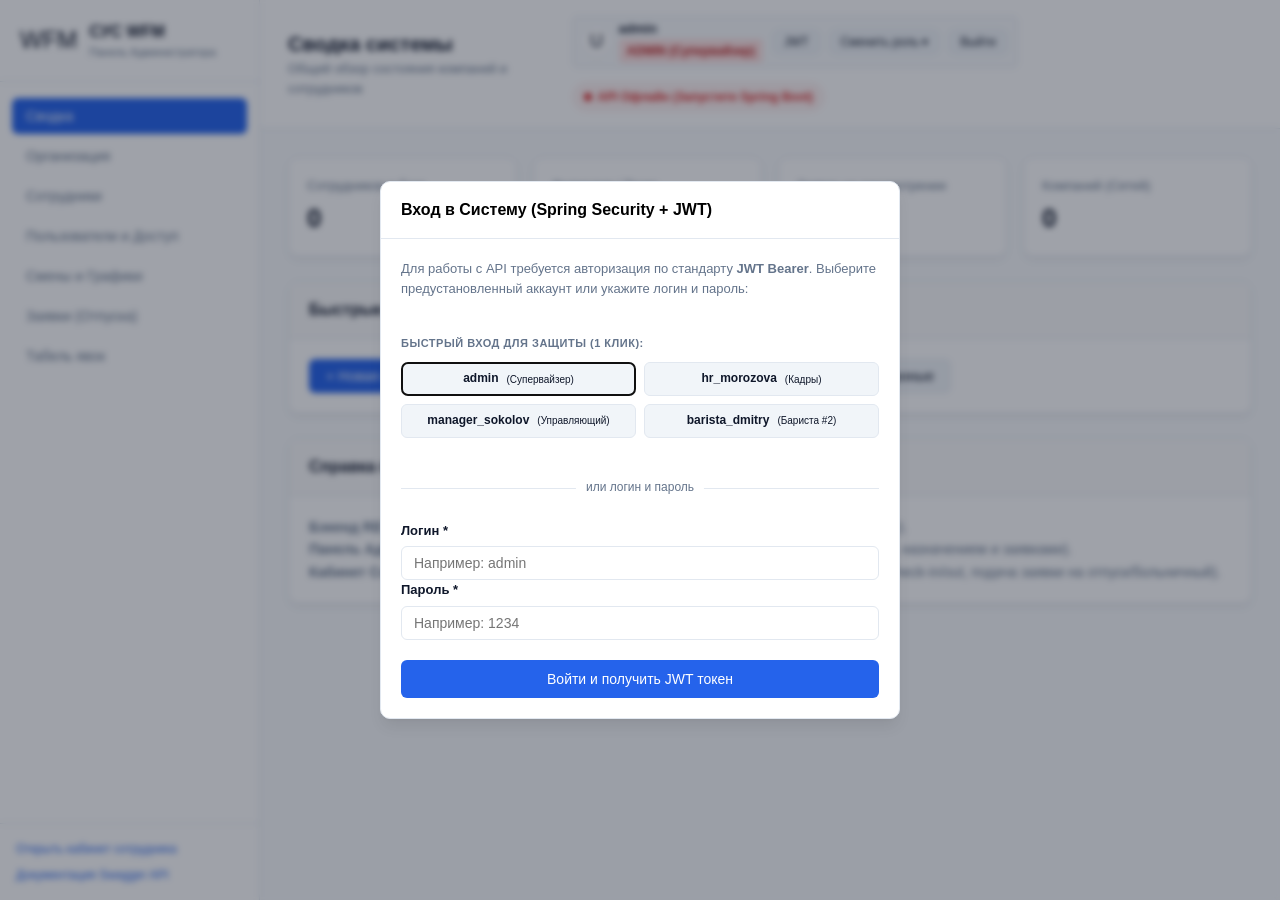
==== frontend/admin/index.html @ fbe4c758 "chore: remove all emojis from scripts, documentation and UI" ====
<!DOCTYPE html>
<html lang="ru">
<head>
  <meta charset="UTF-8">
  <meta name="viewport" content="width=device-width, initial-scale=1.0">
  <title>СУС WFM • Панель Управления (Admin)</title>
  <link rel="stylesheet" href="style.css">
</head>
<body>

  <!-- Toast уведомления -->
  <div id="toast-container"></div>

  <!-- Боковая панель навигации -->
  <aside class="sidebar">
    <div class="brand">
      <div class="brand-icon">WFM</div>
      <div>
        <h1>СУС WFM</h1>
        <span>Панель Администратора</span>
      </div>
    </div>

    <nav class="nav-menu">
      <button class="nav-item active" data-section="dashboard">
        Сводка
      </button>
      <button class="nav-item" data-section="organization">
        Организация
      </button>
      <button class="nav-item" data-section="employees">
        Сотрудники
      </button>
      <button class="nav-item" data-section="users">
        Пользователи и Доступ
      </button>
      <button class="nav-item" data-section="shifts">
        Смены и Графики
      </button>
      <button class="nav-item" data-section="requests">
        Заявки (Отпуска)
      </button>
      <button class="nav-item" data-section="attendance">
        Табель явок
      </button>
    </nav>

    <div class="sidebar-footer">
      <a href="http://localhost:3001" target="_blank" class="sidebar-link">
        Открыть кабинет сотрудника
      </a>
      <a href="http://localhost:8080/swagger-ui.html" target="_blank" class="sidebar-link">
        Документация Swagger API
      </a>
    </div>
  </aside>

  <!-- Основная рабочая область -->
  <main class="content-area">
    <header class="top-header">
      <div class="header-title">
        <h2 id="current-page-title">Сводка системы</h2>
        <p id="current-page-subtitle">Общий обзор состояния компаний и сотрудников</p>
      </div>

      <div style="display: flex; align-items: center; gap: 14px; flex-wrap: wrap;">
        <!-- Панель JWT Авторизации -->
        <div class="user-auth-bar" id="user-auth-bar">
          <div class="auth-user-info" id="auth-user-info">
            <span class="auth-avatar" id="auth-avatar">U</span>
            <div class="auth-details">
              <span class="auth-username" id="auth-username">admin</span>
              <span class="badge badge-red" id="auth-role-badge">ADMIN (Супервайзер)</span>
            </div>
          </div>

          <button type="button" class="btn btn-secondary btn-sm" id="btn-inspect-jwt" title="Просмотреть текущий JWT токен и claims">
            JWT
          </button>

          <!-- Быстрое переключение учетной записи -->
          <div class="dropdown-container">
            <button type="button" class="btn btn-secondary btn-sm" id="btn-quick-switch" title="Быстро войти под другой системной ролью">
              Сменить роль ▾
            </button>
            <div class="dropdown-menu" id="quick-switch-menu" style="display: none;">
              <div class="dropdown-header">Быстрый вход для защиты (1 клик):</div>
              <button type="button" class="dropdown-item demo-quick-login" data-login="admin" data-pass="1234">
                <strong>admin</strong> &nbsp;(Супервайзер / ADMIN)
              </button>
              <button type="button" class="dropdown-item demo-quick-login" data-login="hr_morozova" data-pass="1234">
                <strong>hr_morozova</strong> &nbsp;(Кадровик / HR)
              </button>
              <button type="button" class="dropdown-item demo-quick-login" data-login="manager_sokolov" data-pass="1234">
                <strong>manager_sokolov</strong> &nbsp;(Управляющий / MANAGER)
              </button>
              <button type="button" class="dropdown-item demo-quick-login" data-login="barista_dmitry" data-pass="1234">
                <strong>barista_dmitry</strong> &nbsp;(Бариста / EMPLOYEE #2)
              </button>
              <button type="button" class="dropdown-item demo-quick-login" data-login="barista_anastasia" data-pass="1234">
                <strong>barista_anastasia</strong> &nbsp;(Бариста / EMPLOYEE #3)
              </button>
            </div>
          </div>

          <button type="button" class="btn btn-secondary btn-sm" id="btn-logout" title="Выйти из учетной записи">
            Выйти
          </button>
        </div>

        <div id="backend-status" class="status-badge offline">
          <span class="status-dot"></span>
          <span id="backend-status-text">Проверка связи...</span>
        </div>
      </div>
    </header>

    <div class="page-container">

      <!-- 1. СВОДКА (DASHBOARD) -->
      <section id="section-dashboard" class="section active">
        <div class="stats-grid">
          <div class="stat-card">
            <div class="label">Сотрудников в базе</div>
            <div class="value" id="stat-employees-count">0</div>
          </div>
          <div class="stat-card">
            <div class="label">Филиалов / Точек</div>
            <div class="value" id="stat-branches-count">0</div>
          </div>
          <div class="stat-card">
            <div class="label">Заявок на рассмотрении</div>
            <div class="value" id="stat-requests-count">0</div>
          </div>
          <div class="stat-card">
            <div class="label">Компаний (Сетей)</div>
            <div class="value" id="stat-companies-count">0</div>
          </div>
        </div>

        <div class="panel">
          <div class="panel-header">
            <h3>Быстрые действия</h3>
          </div>
          <div class="panel-body" style="display: flex; gap: 12px; flex-wrap: wrap;">
            <button class="btn btn-primary" id="btn-quick-add-company">+ Новая компания</button>
            <button class="btn btn-primary" id="btn-quick-add-branch">+ Новый филиал</button>
            <button class="btn btn-primary" id="btn-quick-add-employee">+ Новый сотрудник</button>
            <button class="btn btn-secondary" id="btn-refresh-all">Обновить данные</button>
          </div>
        </div>

        <div class="panel">
          <div class="panel-header">
            <h3>Справка по архитектуре и портам</h3>
          </div>
          <div class="panel-body" style="font-size: 14px; color: var(--text-muted); line-height: 1.6;">
            <p><strong>Бэкенд REST API:</strong> <code>http://localhost:8080/api</code> (Spring Boot + PostgreSQL 16 + Flyway).</p>
            <p><strong>Панель Администратора:</strong> <code>http://localhost:3000</code> (Управление структурой, сменами, назначением и заявками).</p>
            <p><strong>Кабинет Сотрудника:</strong> <code>http://localhost:3001</code> (Просмотр расписания, отметка явок Check-in/out, подача заявки на отпуск/больничный).</p>
          </div>
        </div>
      </section>

      <!-- 2. ОРГАНИЗАЦИЯ -->
      <section id="section-organization" class="section">
        <div class="grid-2">
          <!-- Компании -->
          <div class="panel">
            <div class="panel-header">
              <h3>Компании (Юрлица)</h3>
              <button class="btn btn-primary btn-sm" id="btn-add-company">+ Добавить</button>
            </div>
            <div class="panel-body table-responsive">
              <table class="data-table">
                <thead>
                  <tr>
                    <th>ID</th>
                    <th>Название</th>
                    <th>Действия</th>
                  </tr>
                </thead>
                <tbody id="companies-table-body">
                  <tr><td colspan="3" style="text-align: center;">Загрузка...</td></tr>
                </tbody>
              </table>
            </div>
          </div>

          <!-- Должности -->
          <div class="panel">
            <div class="panel-header">
              <h3>Справочник должностей</h3>
              <button class="btn btn-primary btn-sm" id="btn-add-position">+ Добавить</button>
            </div>
            <div class="panel-body table-responsive">
              <table class="data-table">
                <thead>
                  <tr>
                    <th>ID</th>
                    <th>Должность</th>
                    <th>Действия</th>
                  </tr>
                </thead>
                <tbody id="positions-table-body">
                  <tr><td colspan="3" style="text-align: center;">Загрузка...</td></tr>
                </tbody>
              </table>
            </div>
          </div>
        </div>

        <!-- Филиалы -->
        <div class="panel">
          <div class="panel-header">
            <h3>Филиалы компании</h3>
            <div style="display: flex; gap: 10px; align-items: center;">
              <select id="branch-company-select" class="form-control" style="width: auto;">
                <option value="">Выберите компанию...</option>
              </select>
              <button class="btn btn-primary btn-sm" id="btn-add-branch">+ Добавить филиал</button>
            </div>
          </div>
          <div class="panel-body table-responsive">
            <table class="data-table">
              <thead>
                <tr>
                  <th>ID</th>
                  <th>Название филиала</th>
                  <th>Адрес</th>
                  <th>Телефон</th>
                  <th>Статус</th>
                  <th>Действия</th>
                </tr>
              </thead>
              <tbody id="branches-table-body">
                <tr><td colspan="6" style="text-align: center;">Выберите компанию для просмотра филиалов</td></tr>
              </tbody>
            </table>
          </div>
        </div>
      </section>

      <!-- 3. СОТРУДНИКИ -->
      <section id="section-employees" class="section">
        <div class="panel">
          <div class="panel-header">
            <h3>Список сотрудников</h3>
            <div style="display: flex; gap: 10px;">
              <button class="btn btn-secondary btn-sm" id="btn-assign-employee-branch">Назначить в филиал</button>
              <button class="btn btn-primary btn-sm" id="btn-add-employee">+ Добавить сотрудника</button>
            </div>
          </div>
          <div class="panel-body table-responsive">
            <table class="data-table">
              <thead>
                <tr>
                  <th>ID</th>
                  <th>ФИО</th>
                  <th>Телефон</th>
                  <th>Дата найма</th>
                  <th>Статус</th>
                  <th>Учетная запись / Роль</th>
                  <th>Назначения (Филиал / Должность)</th>
                  <th>Действия</th>
                </tr>
              </thead>
              <tbody id="employees-table-body">
                <tr><td colspan="8" style="text-align: center;">Загрузка списка...</td></tr>
              </tbody>
            </table>
          </div>
        </div>
      </section>

      <!-- ПОЛЬЗОВАТЕЛИ И ДОСТУП -->
      <section id="section-users" class="section">
        <!-- Инфо-баннер требований Лабораторной №3 -->
        <div class="lab3-notice-card" id="lab3-users-notice">
          <div class="lab3-notice-header">
            <span class="lab3-badge">Лабораторная работа №3</span>
            <h4>Контроль доступа, хэширование паролей и ролевая модель</h4>
          </div>
          <div class="lab3-features-grid">
            <div class="lab3-feature-item">
              <strong>Супервайзеры:</strong> Пользователей могут создавать только супервайзеры (роль <code>ADMIN</code>). Для остальных ролей создание заблокировано Spring Security.
            </div>
            <div class="lab3-feature-item">
              <strong>Безопасность паролей:</strong> Все пароли хэшируются через <code>BCrypt</code> и никогда не возвращаются в ответах API (защищено аннотацией <code>WRITE_ONLY</code>).
            </div>
            <div class="lab3-feature-item">
              <strong>Изоляция данных:</strong> Линейный персонал (<code>EMPLOYEE</code>) видит только свою учетную запись. Чужие профили недоступны (<code>403 Forbidden</code>).
            </div>
          </div>
          <div class="lab3-actions" style="margin-top: 14px; display: flex; gap: 12px; align-items: center; flex-wrap: wrap;">
            <button type="button" class="btn btn-warning btn-sm" id="btn-test-data-isolation">
              Протестировать изоляцию данных (Запрос чужого ID с токеном)
            </button>
            <span id="data-isolation-result" class="isolation-result-text"></span>
          </div>
        </div>

        <div class="panel">
          <div class="panel-header">
            <div>
              <h3>Учётные записи и системные роли</h3>
              <p style="font-size: 13px; color: var(--text-muted); margin-top: 2px;">
                Управление доступом к системе (0: ADMIN, 1: HR, 2: MANAGER, 3: EMPLOYEE)
              </p>
            </div>
            <button class="btn btn-primary btn-sm" id="btn-add-user">+ Создать пользователя</button>
          </div>
          <div class="panel-body table-responsive">
            <table class="data-table">
              <thead>
                <tr>
                  <th>ID</th>
                  <th>Логин</th>
                  <th>Пароль в БД</th>
                  <th>Привязанный сотрудник</th>
                  <th>Роль в системе</th>
                  <th>Статус</th>
                  <th>Создан</th>
                  <th>Действия</th>
                </tr>
              </thead>
              <tbody id="users-table-body">
                <tr><td colspan="8" style="text-align: center;">Загрузка списка пользователей...</td></tr>
              </tbody>
            </table>
          </div>
        </div>
      </section>

      <!-- 4. СМЕНЫ И ГРАФИКИ -->
      <section id="section-shifts" class="section">
        <div class="panel">
          <div class="panel-header">
            <h3>Управление расписанием и сменами</h3>
            <div style="display: flex; gap: 10px; align-items: center; flex-wrap: wrap;">
              <select id="schedule-branch-select" class="form-control" style="width: auto;">
                <option value="">Выберите филиал...</option>
              </select>
              <select id="schedule-list-select" class="form-control" style="width: auto;">
                <option value="">Выберите график...</option>
              </select>
              <button class="btn btn-secondary btn-sm" id="btn-create-schedule">+ Создать график</button>
              <button class="btn btn-primary btn-sm" id="btn-create-shift">+ Добавить смену</button>
            </div>
          </div>
          <div class="panel-body">
            <div id="shifts-list-container">
              <p style="color: var(--text-muted); text-align: center; padding: 20px;">
                Выберите филиал и график выше для просмотра и создания смен.
              </p>
            </div>
          </div>
        </div>
      </section>

      <!-- 5. ЗАЯВКИ (ОТПУСКА/БОЛЬНИЧНЫЕ) -->
      <section id="section-requests" class="section">
        <div class="panel">
          <div class="panel-header">
            <h3>Заявки сотрудников на согласование</h3>
            <div style="display: flex; gap: 8px;">
              <select id="filter-request-status" class="form-control" style="width: auto;">
                <option value="">Все статусы</option>
                <option value="PENDING" selected>Только на рассмотрении (PENDING)</option>
                <option value="APPROVED">Одобренные (APPROVED)</option>
                <option value="REJECTED">Отклоненные (REJECTED)</option>
              </select>
            </div>
          </div>
          <div class="panel-body table-responsive">
            <table class="data-table">
              <thead>
                <tr>
                  <th>ID</th>
                  <th>Сотрудник</th>
                  <th>Тип заявки</th>
                  <th>Период дат</th>
                  <th>Статус</th>
                  <th>Резолюция</th>
                  <th>Действие</th>
                </tr>
              </thead>
              <tbody id="requests-table-body">
                <tr><td colspan="7" style="text-align: center;">Загрузка заявок...</td></tr>
              </tbody>
            </table>
          </div>
        </div>
      </section>

      <!-- 6. ТАБЕЛЬ ЯВОК (SLICE / БЕСКОНЕЧНАЯ ПРОКРУТКА) -->
      <section id="section-attendance" class="section">
        <div class="panel">
          <div class="panel-header">
            <h3>Учёт явок и отработанного времени (План / Факт)</h3>
            <span class="badge badge-blue">ТРЕБОВАНИЕ ТЗ: Slice (Бесконечная прокрутка)</span>
          </div>
          <div class="panel-body table-responsive">
            <table class="data-table">
              <thead>
                <tr>
                  <th>ID</th>
                  <th>Сотрудник</th>
                  <th>План начало</th>
                  <th>План конец</th>
                  <th>Факт прихода</th>
                  <th>Факт ухода</th>
                  <th>Перерыв</th>
                  <th>Комментарий</th>
                </tr>
              </thead>
              <tbody id="attendance-table-body">
                <tr><td colspan="8" style="text-align: center;">Загрузка табеля...</td></tr>
              </tbody>
            </table>
            <div style="margin-top: 16px; text-align: center;">
              <button id="btn-load-more-attendance" class="btn btn-secondary" style="display: none;">
                Загрузить ещё записи (Slice Next)
              </button>
            </div>
          </div>
        </div>
      </section>

    </div>
  </main>

  <!-- ================= МОДАЛЬНЫЕ ОКНА (NATIVE <dialog>) ================= -->

  <!-- Модалка: Новая компания -->
  <dialog id="modal-company">
    <div class="modal-header">
      <h4>Добавить новую компанию</h4>
      <button class="btn btn-secondary btn-sm btn-close-modal">✕</button>
    </div>
    <form id="form-company">
      <div class="modal-body">
        <div class="form-group">
          <label for="company-name">Название компании / сети *</label>
          <input type="text" id="company-name" class="form-control" required placeholder="Например: Coffee Like">
        </div>
      </div>
      <div class="modal-footer">
        <button type="button" class="btn btn-secondary btn-close-modal">Отмена</button>
        <button type="submit" class="btn btn-primary">Создать</button>
      </div>
    </form>
  </dialog>

  <!-- Модалка: Новый филиал -->
  <dialog id="modal-branch">
    <div class="modal-header">
      <h4>Добавить филиал компании</h4>
      <button class="btn btn-secondary btn-sm btn-close-modal">✕</button>
    </div>
    <form id="form-branch">
      <div class="modal-body">
        <div class="form-group">
          <label for="modal-branch-company-select">Компания *</label>
          <select id="modal-branch-company-select" class="form-control" required></select>
        </div>
        <div class="form-group">
          <label for="branch-name">Название филиала / точки *</label>
          <input type="text" id="branch-name" class="form-control" required placeholder="Например: Филиал Невский">
        </div>
        <div class="form-group">
          <label for="branch-address">Адрес *</label>
          <input type="text" id="branch-address" class="form-control" required placeholder="Невский пр-т, 45">
        </div>
        <div class="form-group">
          <label for="branch-phone">Телефон филиала</label>
          <input type="tel" id="branch-phone" class="form-control" placeholder="+79991234567">
        </div>
      </div>
      <div class="modal-footer">
        <button type="button" class="btn btn-secondary btn-close-modal">Отмена</button>
        <button type="submit" class="btn btn-primary">Создать филиал</button>
      </div>
    </form>
  </dialog>

  <!-- Модалка: Новая должность -->
  <dialog id="modal-position">
    <div class="modal-header">
      <h4>Добавить должность</h4>
      <button class="btn btn-secondary btn-sm btn-close-modal">✕</button>
    </div>
    <form id="form-position">
      <div class="modal-body">
        <div class="form-group">
          <label for="position-title">Название должности *</label>
          <input type="text" id="position-title" class="form-control" required placeholder="Например: Бариста, Повар, Менеджер">
        </div>
      </div>
      <div class="modal-footer">
        <button type="button" class="btn btn-secondary btn-close-modal">Отмена</button>
        <button type="submit" class="btn btn-primary">Добавить</button>
      </div>
    </form>
  </dialog>

  <!-- Модалка: Новый сотрудник -->
  <dialog id="modal-employee">
    <div class="modal-header">
      <h4>Новый сотрудник</h4>
      <button class="btn btn-secondary btn-sm btn-close-modal">✕</button>
    </div>
    <form id="form-employee">
      <div class="modal-body">
        <div class="form-group">
          <label for="emp-name">ФИО сотрудника *</label>
          <input type="text" id="emp-name" class="form-control" required placeholder="Иванов Иван Иванович">
        </div>
        <div class="form-group">
          <label for="emp-phone">Номер телефона (формат +7XXXXXXXXXX) *</label>
          <input type="tel" id="emp-phone" class="form-control" required pattern="^\+?[0-9]{10,15}$" placeholder="+79991234567">
        </div>
        <div class="form-group">
          <label for="emp-birth">Дата рождения</label>
          <input type="date" id="emp-birth" class="form-control">
        </div>
        <div class="form-group">
          <label for="emp-hire">Дата приема на работу *</label>
          <input type="date" id="emp-hire" class="form-control" required>
        </div>

        <div style="border-top: 1px solid var(--border); padding-top: 14px; margin-top: 6px;">
          <div class="form-group" style="display: flex; flex-direction: row; gap: 8px; align-items: center;">
            <input type="checkbox" id="emp-create-user-check">
            <label for="emp-create-user-check" style="margin: 0; cursor: pointer; font-weight: 600;">Создать учетную запись сразу</label>
          </div>
          <div id="emp-user-fields" style="display: none; margin-top: 10px; flex-direction: column; gap: 10px;">
            <div class="form-group">
              <label for="emp-user-login">Логин пользователя</label>
              <input type="text" id="emp-user-login" class="form-control" placeholder="Например: ivan_manager">
            </div>
            <div class="form-group">
              <label for="emp-user-password">Пароль (хэшируется BCrypt)</label>
              <input type="password" id="emp-user-password" class="form-control" placeholder="По умолчанию: 1234">
            </div>
            <div class="form-group">
              <label for="emp-user-role">Роль в системе (0-3)</label>
              <select id="emp-user-role" class="form-control">
                <option value="3">3 — EMPLOYEE (Линейный сотрудник)</option>
                <option value="2">2 — MANAGER (Управляющий филиалом / смены)</option>
                <option value="1">1 — HR (Кадровый специалист)</option>
                <option value="0">0 — ADMIN (Администратор системы)</option>
              </select>
            </div>
          </div>
        </div>
      </div>
      <div class="modal-footer">
        <button type="button" class="btn btn-secondary btn-close-modal">Отмена</button>
        <button type="submit" class="btn btn-primary">Зарегистрировать</button>
      </div>
    </form>
  </dialog>

  <!-- Модалка: Учётная запись и роль пользователя -->
  <dialog id="modal-user">
    <div class="modal-header">
      <h4 id="modal-user-title">Учетная запись и системная роль</h4>
      <button class="btn btn-secondary btn-sm btn-close-modal">✕</button>
    </div>
    <form id="form-user">
      <input type="hidden" id="user-id">
      <div class="modal-body">
        <div class="form-group">
          <label for="user-employee-id">Привязанный сотрудник</label>
          <select id="user-employee-id" class="form-control">
            <option value="">Без привязки (Системный аккаунт)</option>
          </select>
        </div>
        <div class="form-group">
          <label for="user-login">Логин *</label>
          <input type="text" id="user-login" class="form-control" required minlength="3" maxlength="100" placeholder="Логин">
        </div>
        <div class="form-group" id="group-user-password">
          <label for="user-password">Пароль (хэшируется BCrypt при сохранении) *</label>
          <input type="password" id="user-password" class="form-control" placeholder="Например: 1234 (мин. 4 символа)">
          <small style="color: var(--text-muted); font-size: 12px; margin-top: 4px; display: block;">
            Хэш пароля никогда не возвращается в ответах API.
          </small>
        </div>
        <div class="form-group">
          <label for="user-role-select">Системная роль (0-3) *</label>
          <select id="user-role-select" class="form-control" required>
            <option value="3">3 — EMPLOYEE (Линейный сотрудник: график, явки, заявки)</option>
            <option value="2">2 — MANAGER (Управляющий: графики смен, назначения, табель)</option>
            <option value="1">1 — HR (Кадровый специалист: структура, сотрудники, доступ, отпуска)</option>
            <option value="0">0 — ADMIN (Администратор: полный доступ ко всей системе)</option>
          </select>
        </div>
      </div>
      <div class="modal-footer">
        <button type="button" class="btn btn-secondary btn-close-modal">Отмена</button>
        <button type="submit" class="btn btn-primary" id="btn-submit-user">Сохранить</button>
      </div>
    </form>
  </dialog>

  <!-- Модалка: Назначение сотрудника в филиал -->
  <dialog id="modal-assign-employee">
    <div class="modal-header">
      <h4>Назначить сотрудника на филиал и должность</h4>
      <button class="btn btn-secondary btn-sm btn-close-modal">✕</button>
    </div>
    <form id="form-assign-employee">
      <div class="modal-body">
        <div class="form-group">
          <label for="assign-emp-id">Сотрудник *</label>
          <select id="assign-emp-id" class="form-control" required></select>
        </div>
        <div class="form-group">
          <label for="assign-branch-id">Филиал *</label>
          <select id="assign-branch-id" class="form-control" required></select>
        </div>
        <div class="form-group">
          <label for="assign-pos-id">Должность *</label>
          <select id="assign-pos-id" class="form-control" required></select>
        </div>
        <div class="form-group">
          <label for="assign-started-at">Дата начала *</label>
          <input type="date" id="assign-started-at" class="form-control" required>
        </div>
        <div class="form-group" style="display: flex; flex-direction: row; gap: 8px; align-items: center;">
          <input type="checkbox" id="assign-is-primary" checked>
          <label for="assign-is-primary" style="margin: 0; cursor: pointer;">Основная ставка (Primary)</label>
        </div>
      </div>
      <div class="modal-footer">
        <button type="button" class="btn btn-secondary btn-close-modal">Отмена</button>
        <button type="submit" class="btn btn-primary">Привязать ставку</button>
      </div>
    </form>
  </dialog>

  <!-- Модалка: Создание графика -->
  <dialog id="modal-schedule">
    <div class="modal-header">
      <h4>Создать график для филиала</h4>
      <button class="btn btn-secondary btn-sm btn-close-modal">✕</button>
    </div>
    <form id="form-schedule">
      <div class="modal-body">
        <div class="form-group">
          <label for="sched-branch-id">Филиал *</label>
          <select id="sched-branch-id" class="form-control" required></select>
        </div>
        <div class="form-group">
          <label for="sched-date-from">Дата начала (Date From) *</label>
          <input type="date" id="sched-date-from" class="form-control" required>
        </div>
        <div class="form-group">
          <label for="sched-date-to">Дата окончания (Date To) *</label>
          <input type="date" id="sched-date-to" class="form-control" required>
        </div>
      </div>
      <div class="modal-footer">
        <button type="button" class="btn btn-secondary btn-close-modal">Отмена</button>
        <button type="submit" class="btn btn-primary">Создать график</button>
      </div>
    </form>
  </dialog>

  <!-- Модалка: Создание смены -->
  <dialog id="modal-shift">
    <div class="modal-header">
      <h4>Добавить смену</h4>
      <button class="btn btn-secondary btn-sm btn-close-modal">✕</button>
    </div>
    <form id="form-shift">
      <div class="modal-body">
        <div class="form-group">
          <label for="shift-date">Дата смены *</label>
          <input type="date" id="shift-date" class="form-control" required>
        </div>
        <div class="grid-2">
          <div class="form-group">
            <label for="shift-time-from">Время начала *</label>
            <input type="time" id="shift-time-from" class="form-control" value="09:00" required>
          </div>
          <div class="form-group">
            <label for="shift-time-to">Время окончания *</label>
            <input type="time" id="shift-time-to" class="form-control" value="18:00" required>
          </div>
        </div>
        <div class="form-group">
          <label for="shift-break">Обеденный перерыв (минут)</label>
          <input type="number" id="shift-break" class="form-control" value="30" min="0" max="180">
        </div>
      </div>
      <div class="modal-footer">
        <button type="button" class="btn btn-secondary btn-close-modal">Отмена</button>
        <button type="submit" class="btn btn-primary">Создать смену</button>
      </div>
    </form>
  </dialog>

  <!-- Модалка: Назначение сотрудника на смену -->
  <dialog id="modal-assign-shift">
    <div class="modal-header">
      <h4>Назначить сотрудника на смену</h4>
      <button class="btn btn-secondary btn-sm btn-close-modal">✕</button>
    </div>
    <form id="form-assign-shift">
      <input type="hidden" id="assign-shift-id">
      <div class="modal-body">
        <p id="assign-shift-details" style="font-size: 13px; color: var(--text-muted);"></p>
        <div class="form-group">
          <label for="shift-assign-emp-id">Выберите сотрудника *</label>
          <select id="shift-assign-emp-id" class="form-control" required></select>
        </div>
      </div>
      <div class="modal-footer">
        <button type="button" class="btn btn-secondary btn-close-modal">Отмена</button>
        <button type="submit" class="btn btn-primary">Назначить</button>
      </div>
    </form>
  </dialog>

  <!-- Модалка: Аудит-лог смены -->
  <dialog id="modal-shift-logs" style="max-width: 640px;">
    <div class="modal-header">
      <h4>Журнал изменений состава смены (Аудит-лог)</h4>
      <button class="btn btn-secondary btn-sm btn-close-modal">✕</button>
    </div>
    <div class="modal-body table-responsive">
      <table class="data-table">
        <thead>
          <tr>
            <th>Время</th>
            <th>Сотрудник</th>
            <th>Действие</th>
            <th>Кто изменил</th>
          </tr>
        </thead>
        <tbody id="shift-logs-table-body">
          <tr><td colspan="4" style="text-align: center;">Загрузка журнала...</td></tr>
        </tbody>
      </table>
    </div>
    <div class="modal-footer">
      <button type="button" class="btn btn-secondary btn-close-modal">Закрыть</button>
    </div>
  </dialog>

  <!-- Модалка: Рассмотрение заявки (Одобрить/Отклонить) -->
  <dialog id="modal-process-request">
    <div class="modal-header">
      <h4>Рассмотрение заявки на отсутствие</h4>
      <button class="btn btn-secondary btn-sm btn-close-modal">✕</button>
    </div>
    <form id="form-process-request">
      <input type="hidden" id="process-request-id">
      <div class="modal-body">
        <div id="process-request-info" style="font-size: 14px; background: #f8fafc; padding: 12px; border-radius: var(--radius-sm);"></div>
        <div class="form-group">
          <label for="process-decision">Решение *</label>
          <select id="process-decision" class="form-control" required>
            <option value="APPROVED">Одобрить (сотрудник будет автоматически снят с конфликтующих смен)</option>
            <option value="REJECTED">Отклонить</option>
          </select>
        </div>
        <div class="form-group">
          <label for="process-comment">Комментарий руководителя</label>
          <input type="text" id="process-comment" class="form-control" placeholder="Например: Согласовано с директором">
        </div>
      </div>
      <div class="modal-footer">
        <button type="button" class="btn btn-secondary btn-close-modal">Отмена</button>
        <button type="submit" class="btn btn-primary">Применить решение</button>
      </div>
    </form>
  </dialog>

  <!-- Модалка: Аутентификация (JWT Login) -->
  <dialog id="modal-auth" style="max-width: 520px; width: 92%;">
    <div class="modal-header">
      <h4>Вход в Систему (Spring Security + JWT)</h4>
    </div>
    <div class="modal-body">
      <p style="font-size: 13px; color: var(--text-muted); margin-bottom: 16px;">
        Для работы с API требуется авторизация по стандарту <strong>JWT Bearer</strong>. Выберите предустановленный аккаунт или укажите логин и пароль:
      </p>

      <div class="quick-login-section" style="margin-bottom: 18px;">
        <label style="font-size: 11px; font-weight: 700; text-transform: uppercase; color: var(--text-muted); letter-spacing: 0.5px;">
          Быстрый вход для защиты (1 клик):
        </label>
        <div class="demo-accounts-grid" style="display: grid; grid-template-columns: 1fr 1fr; gap: 8px; margin-top: 8px;">
          <button type="button" class="btn btn-secondary btn-sm demo-login-btn" data-login="admin" data-pass="1234">
            <strong>admin</strong> <small>(Супервайзер)</small>
          </button>
          <button type="button" class="btn btn-secondary btn-sm demo-login-btn" data-login="hr_morozova" data-pass="1234">
            <strong>hr_morozova</strong> <small>(Кадры)</small>
          </button>
          <button type="button" class="btn btn-secondary btn-sm demo-login-btn" data-login="manager_sokolov" data-pass="1234">
            <strong>manager_sokolov</strong> <small>(Управляющий)</small>
          </button>
          <button type="button" class="btn btn-secondary btn-sm demo-login-btn" data-login="barista_dmitry" data-pass="1234">
            <strong>barista_dmitry</strong> <small>(Бариста #2)</small>
          </button>
        </div>
      </div>

      <div style="text-align: center; margin: 16px 0; position: relative;">
        <hr style="border: none; border-top: 1px solid var(--border);">
        <span style="position: absolute; top: -10px; left: 50%; transform: translateX(-50%); background: #fff; padding: 0 10px; font-size: 12px; color: var(--text-muted);">или логин и пароль</span>
      </div>

      <form id="form-auth-login">
        <div class="form-group">
          <label for="auth-input-login">Логин *</label>
          <input type="text" id="auth-input-login" class="form-control" required placeholder="Например: admin">
        </div>
        <div class="form-group">
          <label for="auth-input-password">Пароль *</label>
          <input type="password" id="auth-input-password" class="form-control" required placeholder="Например: 1234">
        </div>
        <div id="auth-error-msg" style="display: none; color: var(--danger); font-size: 13px; font-weight: 600; margin-top: 10px;"></div>
        <div style="margin-top: 20px;">
          <button type="submit" class="btn btn-primary" id="btn-submit-auth" style="width: 100%; padding: 10px;">
            Войти и получить JWT токен
          </button>
        </div>
      </form>
    </div>
  </dialog>

  <!-- Модалка: Инспектор JWT токена -->
  <dialog id="modal-jwt-inspector" style="max-width: 600px; width: 92%;">
    <div class="modal-header">
      <h4>Инспектор JWT токена (Spring Security)</h4>
      <button type="button" class="btn btn-secondary btn-sm btn-close-modal">✕</button>
    </div>
    <div class="modal-body">
      <div class="form-group">
        <label>Сырой JWT Bearer токен (передается в <code>Authorization: Bearer ...</code>):</label>
        <textarea id="jwt-raw-token" class="form-control" rows="4" readonly style="font-family: monospace; font-size: 11px; word-break: break-all; background: #f8fafc;"></textarea>
        <button type="button" class="btn btn-secondary btn-sm" style="margin-top: 6px;" id="btn-copy-jwt">Скопировать токен</button>
      </div>

      <div class="form-group" style="margin-top: 16px;">
        <label>Декодированные клеймы токена (Claims / Payload):</label>
        <table class="data-table" style="font-size: 13px; margin-top: 6px;">
          <thead>
            <tr><th>Claim</th><th>Значение</th><th>Назначение</th></tr>
          </thead>
          <tbody id="jwt-claims-body"></tbody>
        </table>
      </div>
    </div>
    <div class="modal-footer">
      <button type="button" class="btn btn-primary btn-close-modal">Закрыть</button>
    </div>
  </dialog>

  <script src="app.js"></script>
</body>
</html>
---- frontend/admin/style.css ----
:root {
  --primary: #2563eb;
  --primary-hover: #1d4ed8;
  --primary-light: #eff6ff;
  --success: #16a34a;
  --success-light: #f0fdf4;
  --warning: #d97706;
  --warning-light: #fffbeb;
  --danger: #dc2626;
  --danger-light: #fef2f2;
  --bg: #f8fafc;
  --surface: #ffffff;
  --border: #e2e8f0;
  --text-main: #0f172a;
  --text-muted: #64748b;
  --radius: 10px;
  --radius-sm: 6px;
  --shadow: 0 4px 6px -1px rgb(0 0 0 / 0.05), 0 2px 4px -2px rgb(0 0 0 / 0.05);
  --shadow-lg: 0 10px 15px -3px rgb(0 0 0 / 0.08), 0 4px 6px -4px rgb(0 0 0 / 0.05);
}

* {
  box-sizing: border-box;
  margin: 0;
  padding: 0;
}

body {
  font-family: -apple-system, BlinkMacSystemFont, "Segoe UI", Roboto, Helvetica, Arial, sans-serif;
  background-color: var(--bg);
  color: var(--text-main);
  line-height: 1.5;
  display: flex;
  min-height: 100vh;
}

/* Sidebar */
aside.sidebar {
  width: 260px;
  background: var(--surface);
  border-right: 1px solid var(--border);
  display: flex;
  flex-direction: column;
  flex-shrink: 0;
}

.brand {
  padding: 20px;
  display: flex;
  align-items: center;
  gap: 12px;
  border-bottom: 1px solid var(--border);
}

.brand-icon {
  font-size: 24px;
}

.brand h1 {
  font-size: 16px;
  font-weight: 700;
  color: var(--text-main);
}

.brand span {
  font-size: 11px;
  color: var(--text-muted);
  display: block;
}

nav.nav-menu {
  padding: 16px 12px;
  display: flex;
  flex-direction: column;
  gap: 4px;
  flex-grow: 1;
}

.nav-item {
  display: flex;
  align-items: center;
  gap: 12px;
  padding: 10px 14px;
  border-radius: var(--radius-sm);
  color: var(--text-muted);
  text-decoration: none;
  font-size: 14px;
  font-weight: 500;
  border: none;
  background: none;
  width: 100%;
  text-align: left;
  cursor: pointer;
  transition: all 0.15s ease;
}

.nav-item:hover {
  background: var(--primary-light);
  color: var(--primary);
}

.nav-item.active {
  background: var(--primary);
  color: #ffffff;
}

.sidebar-footer {
  padding: 16px;
  border-top: 1px solid var(--border);
  display: flex;
  flex-direction: column;
  gap: 8px;
  font-size: 12px;
}

.sidebar-link {
  color: var(--primary);
  text-decoration: none;
  display: flex;
  align-items: center;
  gap: 6px;
}

.sidebar-link:hover {
  text-decoration: underline;
}

/* Main Content Area */
main.content-area {
  flex-grow: 1;
  display: flex;
  flex-direction: column;
  overflow-y: auto;
}

header.top-header {
  background: var(--surface);
  border-bottom: 1px solid var(--border);
  padding: 16px 28px;
  display: flex;
  justify-content: space-between;
  align-items: center;
}

.header-title h2 {
  font-size: 20px;
  font-weight: 700;
}

.header-title p {
  font-size: 13px;
  color: var(--text-muted);
}

.status-badge {
  display: inline-flex;
  align-items: center;
  gap: 6px;
  padding: 6px 12px;
  border-radius: 9999px;
  font-size: 12px;
  font-weight: 600;
}

.status-badge.online {
  background: var(--success-light);
  color: var(--success);
}

.status-badge.offline {
  background: var(--danger-light);
  color: var(--danger);
}

.status-dot {
  width: 8px;
  height: 8px;
  border-radius: 50%;
  background: currentColor;
}

.page-container {
  padding: 28px;
  display: flex;
  flex-direction: column;
  gap: 24px;
}

/* Section visibility */
.section {
  display: none;
}

.section.active {
  display: flex;
  flex-direction: column;
  gap: 24px;
}

/* Stat Cards */
.stats-grid {
  display: grid;
  grid-template-columns: repeat(auto-fit, minmax(200px, 1fr));
  gap: 16px;
}

.stat-card {
  background: var(--surface);
  border: 1px solid var(--border);
  border-radius: var(--radius);
  padding: 18px;
  box-shadow: var(--shadow);
}

.stat-card .label {
  font-size: 13px;
  color: var(--text-muted);
  font-weight: 500;
}

.stat-card .value {
  font-size: 26px;
  font-weight: 700;
  color: var(--text-main);
  margin-top: 4px;
}

/* Cards & Panels */
.panel {
  background: var(--surface);
  border: 1px solid var(--border);
  border-radius: var(--radius);
  box-shadow: var(--shadow);
  overflow: hidden;
}

.panel-header {
  padding: 16px 20px;
  border-bottom: 1px solid var(--border);
  display: flex;
  justify-content: space-between;
  align-items: center;
  background: #fafafa;
}

.panel-header h3 {
  font-size: 16px;
  font-weight: 600;
}

.panel-body {
  padding: 20px;
}

/* Buttons */
.btn {
  display: inline-flex;
  align-items: center;
  justify-content: center;
  gap: 8px;
  padding: 8px 16px;
  border-radius: var(--radius-sm);
  font-size: 14px;
  font-weight: 500;
  cursor: pointer;
  border: 1px solid transparent;
  transition: all 0.15s ease;
  text-decoration: none;
}

.btn-primary {
  background: var(--primary);
  color: #ffffff;
}

.btn-primary:hover {
  background: var(--primary-hover);
}

.btn-secondary {
  background: #f1f5f9;
  color: var(--text-main);
  border-color: var(--border);
}

.btn-secondary:hover {
  background: #e2e8f0;
}

.btn-success {
  background: var(--success);
  color: #ffffff;
}

.btn-success:hover {
  filter: brightness(0.9);
}

.btn-danger {
  background: var(--danger);
  color: #ffffff;
}

.btn-danger:hover {
  filter: brightness(0.9);
}

.btn-sm {
  padding: 4px 10px;
  font-size: 12px;
}

/* Tables */
.table-responsive {
  overflow-x: auto;
}

table.data-table {
  width: 100%;
  border-collapse: collapse;
  text-align: left;
  font-size: 14px;
}

table.data-table th {
  background: #f8fafc;
  color: var(--text-muted);
  font-weight: 600;
  padding: 12px 16px;
  border-bottom: 1px solid var(--border);
  white-space: nowrap;
}

table.data-table td {
  padding: 14px 16px;
  border-bottom: 1px solid var(--border);
  vertical-align: middle;
}

table.data-table tr:hover td {
  background: #fdfdfd;
}

/* Badges */
.badge {
  display: inline-flex;
  padding: 3px 8px;
  border-radius: 4px;
  font-size: 12px;
  font-weight: 600;
}

.badge-green { background: #dcfce7; color: #15803d; }
.badge-yellow { background: #fef9c3; color: #a16207; }
.badge-red { background: #fee2e2; color: #b91c1c; }
.badge-blue { background: #dbeafe; color: #1d4ed8; }
.badge-gray { background: #f1f5f9; color: #475569; }

/* Grid columns layout */
.grid-2 {
  display: grid;
  grid-template-columns: repeat(auto-fit, minmax(320px, 1fr));
  gap: 20px;
}

/* Modals (Native <dialog>) */
dialog {
  border: 1px solid var(--border);
  border-radius: var(--radius);
  box-shadow: var(--shadow-lg);
  padding: 0;
  margin: auto;
  max-width: 520px;
  width: 90%;
  background: var(--surface);
}

dialog::backdrop {
  background: rgba(15, 23, 42, 0.4);
  backdrop-filter: blur(3px);
}

.modal-header {
  padding: 16px 20px;
  border-bottom: 1px solid var(--border);
  display: flex;
  justify-content: space-between;
  align-items: center;
}

.modal-header h4 {
  font-size: 16px;
  font-weight: 600;
}

.modal-body {
  padding: 20px;
  display: flex;
  flex-direction: column;
  gap: 16px;
}

.modal-footer {
  padding: 14px 20px;
  border-top: 1px solid var(--border);
  display: flex;
  justify-content: flex-end;
  gap: 10px;
  background: #fafafa;
}

/* Forms */
.form-group {
  display: flex;
  flex-direction: column;
  gap: 6px;
}

.form-group label {
  font-size: 13px;
  font-weight: 600;
  color: var(--text-main);
}

.form-control {
  padding: 8px 12px;
  border: 1px solid var(--border);
  border-radius: var(--radius-sm);
  font-size: 14px;
  background: #ffffff;
  color: var(--text-main);
  outline: none;
  transition: border-color 0.15s ease;
}

.form-control:focus {
  border-color: var(--primary);
  box-shadow: 0 0 0 2px var(--primary-light);
}

/* Form validation feedback */
.form-control:user-invalid {
  border-color: var(--danger);
}

/* Shift Cards */
.shift-card {
  border: 1px solid var(--border);
  border-radius: var(--radius-sm);
  padding: 14px;
  background: #ffffff;
  margin-bottom: 12px;
  display: flex;
  justify-content: space-between;
  align-items: center;
  transition: transform 0.1s ease;
}

.shift-card:hover {
  transform: translateY(-1px);
  box-shadow: var(--shadow);
}

.shift-info {
  display: flex;
  flex-direction: column;
  gap: 4px;
}

.shift-time {
  font-weight: 700;
  font-size: 15px;
  color: var(--primary);
}

.shift-meta {
  font-size: 13px;
  color: var(--text-muted);
}

.shift-employees-list {
  display: flex;
  flex-wrap: wrap;
  gap: 6px;
  margin-top: 6px;
}

/* Toast Container */
#toast-container {
  position: fixed;
  top: 20px;
  right: 20px;
  z-index: 9999;
  display: flex;
  flex-direction: column;
  gap: 10px;
}

.toast {
  background: #ffffff;
  border: 1px solid var(--border);
  border-radius: var(--radius-sm);
  padding: 12px 16px;
  box-shadow: var(--shadow-lg);
  font-size: 14px;
  display: flex;
  align-items: center;
  gap: 10px;
  min-width: 260px;
  animation: slideIn 0.2s ease-out;
}

.toast-success { border-left: 4px solid var(--success); }
.toast-danger { border-left: 4px solid var(--danger); }
.toast-info { border-left: 4px solid var(--primary); }

@keyframes slideIn {
  from { transform: translateX(100%); opacity: 0; }
  to { transform: translateX(0); opacity: 1; }
}

/* ================= Стили JWT Авторизации и Лаб 3 ================= */
.user-auth-bar {
  display: flex;
  align-items: center;
  gap: 10px;
  background: var(--bg);
  padding: 4px 10px;
  border-radius: var(--radius-sm);
  border: 1px solid var(--border);
}

.auth-user-info {
  display: flex;
  align-items: center;
  gap: 8px;
}

.auth-avatar {
  font-size: 18px;
  background: #ffffff;
  border-radius: 50%;
  width: 28px;
  height: 28px;
  display: flex;
  align-items: center;
  justify-content: center;
  box-shadow: 0 1px 2px rgba(0,0,0,0.05);
}

.auth-details {
  display: flex;
  flex-direction: column;
  gap: 2px;
}

.auth-username {
  font-size: 13px;
  font-weight: 700;
  color: var(--text-main);
  line-height: 1.2;
}

.dropdown-container {
  position: relative;
}

.dropdown-menu {
  position: absolute;
  top: 100%;
  right: 0;
  margin-top: 6px;
  background: #ffffff;
  border: 1px solid var(--border);
  border-radius: var(--radius-sm);
  box-shadow: var(--shadow-lg);
  min-width: 280px;
  z-index: 1000;
  display: flex;
  flex-direction: column;
  padding: 6px;
}

.dropdown-header {
  font-size: 11px;
  font-weight: 700;
  text-transform: uppercase;
  color: var(--text-muted);
  padding: 6px 10px 4px;
}

.dropdown-item {
  background: none;
  border: none;
  padding: 8px 10px;
  text-align: left;
  border-radius: 4px;
  cursor: pointer;
  font-size: 13px;
  color: var(--text-main);
  display: flex;
  align-items: center;
  gap: 6px;
  transition: background 0.15s;
}

.dropdown-item:hover {
  background: var(--primary-light);
  color: var(--primary);
}

/* Карточка-уведомление требований ЛР3 */
.lab3-notice-card {
  background: #f0f7ff;
  border: 1px solid #bfdbfe;
  border-radius: var(--radius);
  padding: 16px 20px;
  margin-bottom: 20px;
}

.lab3-notice-header {
  display: flex;
  align-items: center;
  gap: 10px;
  margin-bottom: 8px;
}

.lab3-badge {
  background: var(--primary);
  color: #ffffff;
  font-size: 11px;
  font-weight: 700;
  padding: 2px 8px;
  border-radius: 4px;
  text-transform: uppercase;
}

.lab3-features-grid {
  display: grid;
  grid-template-columns: repeat(auto-fit, minmax(280px, 1fr));
  gap: 12px;
  font-size: 13px;
  color: var(--text-main);
}

.lab3-feature-item {
  background: #ffffff;
  padding: 10px 14px;
  border-radius: var(--radius-sm);
  border: 1px solid #dbeafe;
}

.isolation-result-text {
  font-size: 13px;
  font-weight: 600;
}

.isolation-result-text.success {
  color: var(--success);
}

.isolation-result-text.denied {
  color: var(--danger);
}

.demo-accounts-grid {
  display: grid;
  grid-template-columns: 1fr 1fr;
  gap: 8px;
}

.demo-login-btn {
  padding: 8px 10px;
  font-size: 12px;
  text-align: left;
  line-height: 1.3;
}
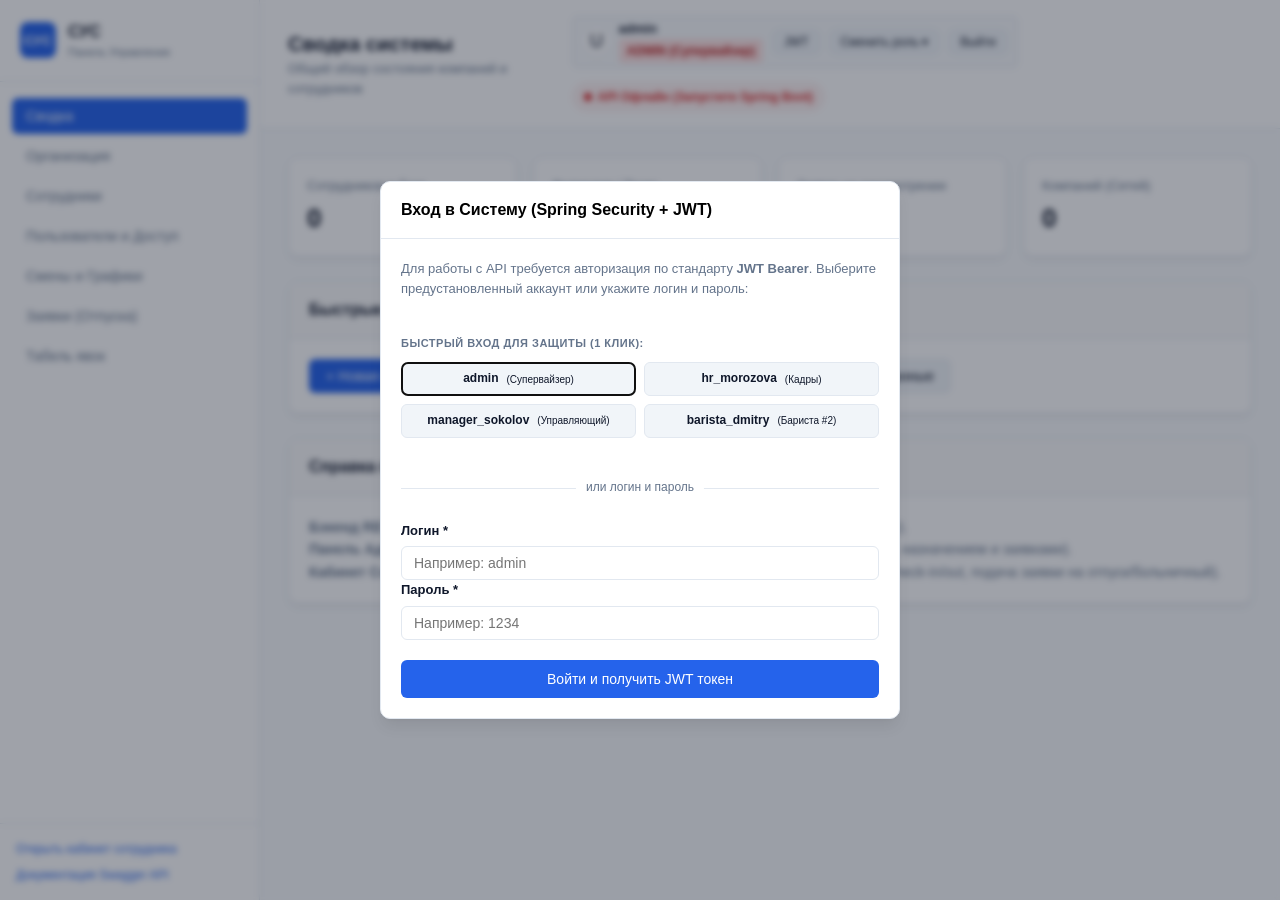
==== commit 79fa601d: "style: replace WFM with СУС, clean up lab/TZ badges and profile notice cards" ====
--- a/frontend/admin/index.html
+++ b/frontend/admin/index.html
@@ -3,7 +3,7 @@
 <head>
   <meta charset="UTF-8">
   <meta name="viewport" content="width=device-width, initial-scale=1.0">
-  <title>СУС WFM • Панель Управления (Admin)</title>
+  <title>СУС • Панель Управления</title>
   <link rel="stylesheet" href="style.css">
 </head>
 <body>
@@ -14,10 +14,10 @@
   <!-- Боковая панель навигации -->
   <aside class="sidebar">
     <div class="brand">
-      <div class="brand-icon">WFM</div>
+      <div class="brand-icon">СУС</div>
       <div>
-        <h1>СУС WFM</h1>
-        <span>Панель Администратора</span>
+        <h1>СУС</h1>
+        <span>Панель Управления</span>
       </div>
     </div>
 
@@ -275,31 +275,6 @@
 
       <!-- ПОЛЬЗОВАТЕЛИ И ДОСТУП -->
       <section id="section-users" class="section">
-        <!-- Инфо-баннер требований Лабораторной №3 -->
-        <div class="lab3-notice-card" id="lab3-users-notice">
-          <div class="lab3-notice-header">
-            <span class="lab3-badge">Лабораторная работа №3</span>
-            <h4>Контроль доступа, хэширование паролей и ролевая модель</h4>
-          </div>
-          <div class="lab3-features-grid">
-            <div class="lab3-feature-item">
-              <strong>Супервайзеры:</strong> Пользователей могут создавать только супервайзеры (роль <code>ADMIN</code>). Для остальных ролей создание заблокировано Spring Security.
-            </div>
-            <div class="lab3-feature-item">
-              <strong>Безопасность паролей:</strong> Все пароли хэшируются через <code>BCrypt</code> и никогда не возвращаются в ответах API (защищено аннотацией <code>WRITE_ONLY</code>).
-            </div>
-            <div class="lab3-feature-item">
-              <strong>Изоляция данных:</strong> Линейный персонал (<code>EMPLOYEE</code>) видит только свою учетную запись. Чужие профили недоступны (<code>403 Forbidden</code>).
-            </div>
-          </div>
-          <div class="lab3-actions" style="margin-top: 14px; display: flex; gap: 12px; align-items: center; flex-wrap: wrap;">
-            <button type="button" class="btn btn-warning btn-sm" id="btn-test-data-isolation">
-              Протестировать изоляцию данных (Запрос чужого ID с токеном)
-            </button>
-            <span id="data-isolation-result" class="isolation-result-text"></span>
-          </div>
-        </div>
-
         <div class="panel">
           <div class="panel-header">
             <div>
@@ -398,7 +373,6 @@
         <div class="panel">
           <div class="panel-header">
             <h3>Учёт явок и отработанного времени (План / Факт)</h3>
-            <span class="badge badge-blue">ТРЕБОВАНИЕ ТЗ: Slice (Бесконечная прокрутка)</span>
           </div>
           <div class="panel-body table-responsive">
             <table class="data-table">
--- a/frontend/admin/style.css
+++ b/frontend/admin/style.css
@@ -53,7 +53,18 @@
 }
 
 .brand-icon {
-  font-size: 24px;
+  background: var(--primary);
+  color: #fff;
+  width: 36px;
+  height: 36px;
+  border-radius: 8px;
+  display: flex;
+  align-items: center;
+  justify-content: center;
+  font-size: 13px;
+  font-weight: 700;
+  letter-spacing: 0.5px;
+  flex-shrink: 0;
 }
 
 .brand h1 {
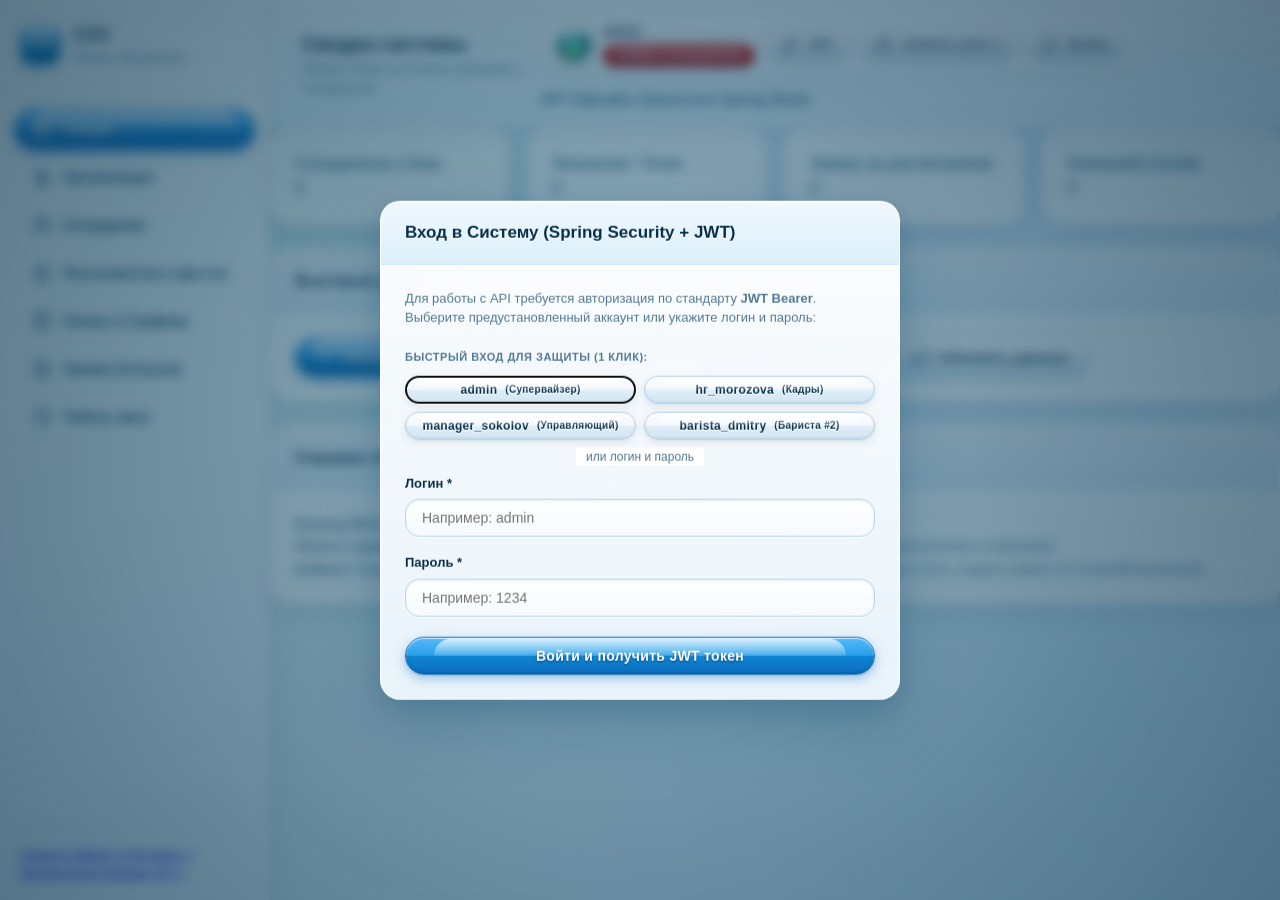
==== commit 2000efd9: "feat(ui): fluid responsive layout, MSN buddy aqua avatar and Frutiger Aero SVG icons" ====
--- a/frontend/admin/index.html
+++ b/frontend/admin/index.html
@@ -23,34 +23,41 @@
 
     <nav class="nav-menu">
       <button class="nav-item active" data-section="dashboard">
-        Сводка
+        <svg class="nav-icon" viewBox="0 0 24 24"><rect x="3" y="3" width="7" height="9" rx="1"></rect><rect x="14" y="3" width="7" height="5" rx="1"></rect><rect x="14" y="12" width="7" height="9" rx="1"></rect><rect x="3" y="16" width="7" height="5" rx="1"></rect></svg>
+        <span>Сводка</span>
       </button>
       <button class="nav-item" data-section="organization">
-        Организация
+        <svg class="nav-icon" viewBox="0 0 24 24"><path d="M3 21h18"></path><path d="M6 21V7a2 2 0 0 1 2-2h8a2 2 0 0 1 2 2v14"></path><path d="M10 9h4"></path><path d="M10 13h4"></path><path d="M10 17h4"></path></svg>
+        <span>Организация</span>
       </button>
       <button class="nav-item" data-section="employees">
-        Сотрудники
+        <svg class="nav-icon" viewBox="0 0 24 24"><path d="M17 21v-2a4 4 0 0 0-4-4H5a4 4 0 0 0-4 4v2"></path><circle cx="9" cy="7" r="4"></circle><path d="M23 21v-2a4 4 0 0 0-3-3.87"></path><path d="M16 3.13a4 4 0 0 1 0 7.75"></path></svg>
+        <span>Сотрудники</span>
       </button>
       <button class="nav-item" data-section="users">
-        Пользователи и Доступ
+        <svg class="nav-icon" viewBox="0 0 24 24"><rect x="3" y="11" width="18" height="11" rx="2" ry="2"></rect><path d="M7 11V7a5 5 0 0 1 10 0v4"></path></svg>
+        <span>Пользователи и Доступ</span>
       </button>
       <button class="nav-item" data-section="shifts">
-        Смены и Графики
+        <svg class="nav-icon" viewBox="0 0 24 24"><rect x="3" y="4" width="18" height="18" rx="2" ry="2"></rect><line x1="16" y1="2" x2="16" y2="6"></line><line x1="8" y1="2" x2="8" y2="6"></line><line x1="3" y1="10" x2="21" y2="10"></line></svg>
+        <span>Смены и Графики</span>
       </button>
       <button class="nav-item" data-section="requests">
-        Заявки (Отпуска)
+        <svg class="nav-icon" viewBox="0 0 24 24"><path d="M14 2H6a2 2 0 0 0-2 2v16a2 2 0 0 0 2 2h12a2 2 0 0 0 2-2V8z"></path><polyline points="14 2 14 8 20 8"></polyline><line x1="12" y1="18" x2="12" y2="12"></line><line x1="9" y1="15" x2="15" y2="15"></line></svg>
+        <span>Заявки (Отпуска)</span>
       </button>
       <button class="nav-item" data-section="attendance">
-        Табель явок
+        <svg class="nav-icon" viewBox="0 0 24 24"><circle cx="12" cy="12" r="10"></circle><polyline points="12 6 12 12 16 14"></polyline></svg>
+        <span>Табель явок</span>
       </button>
     </nav>
 
     <div class="sidebar-footer">
       <a href="http://localhost:3001" target="_blank" class="sidebar-link">
-        Открыть кабинет сотрудника
+        Открыть кабинет сотрудника ↗
       </a>
       <a href="http://localhost:8080/swagger-ui.html" target="_blank" class="sidebar-link">
-        Документация Swagger API
+        Документация Swagger API ↗
       </a>
     </div>
   </aside>
@@ -67,7 +74,9 @@
         <!-- Панель JWT Авторизации -->
         <div class="user-auth-bar" id="user-auth-bar">
           <div class="auth-user-info" id="auth-user-info">
-            <span class="auth-avatar" id="auth-avatar">U</span>
+            <span class="auth-avatar" id="auth-avatar" title="Профиль">
+              <img src="avatar.png" alt="User" class="avatar-icon">
+            </span>
             <div class="auth-details">
               <span class="auth-username" id="auth-username">admin</span>
               <span class="badge badge-red" id="auth-role-badge">ADMIN (Супервайзер)</span>
@@ -75,13 +84,15 @@
           </div>
 
           <button type="button" class="btn btn-secondary btn-sm" id="btn-inspect-jwt" title="Просмотреть текущий JWT токен и claims">
-            JWT
+            <svg class="btn-icon" viewBox="0 0 24 24"><path d="M21 2l-2 2m-7.61 7.61a5.5 5.5 0 1 1-7.778 7.778 5.5 5.5 0 0 1 7.777-7.777zm0 0L15.5 7.5m0 0l3 3L22 7l-3-3m-3.5 3.5L19 4"></path></svg>
+            <span>JWT</span>
           </button>
 
           <!-- Быстрое переключение учетной записи -->
           <div class="dropdown-container">
             <button type="button" class="btn btn-secondary btn-sm" id="btn-quick-switch" title="Быстро войти под другой системной ролью">
-              Сменить роль ▾
+              <svg class="btn-icon" viewBox="0 0 24 24"><path d="M16 21v-2a4 4 0 0 0-4-4H5a4 4 0 0 0-4 4v2"></path><circle cx="8.5" cy="7" r="4"></circle><polyline points="17 8 20 11 23 8"></polyline></svg>
+              <span>Сменить роль ▾</span>
             </button>
             <div class="dropdown-menu" id="quick-switch-menu" style="display: none;">
               <div class="dropdown-header">Быстрый вход для защиты (1 клик):</div>
@@ -104,7 +115,8 @@
           </div>
 
           <button type="button" class="btn btn-secondary btn-sm" id="btn-logout" title="Выйти из учетной записи">
-            Выйти
+            <svg class="btn-icon" viewBox="0 0 24 24"><path d="M9 21H5a2 2 0 0 1-2-2V5a2 2 0 0 1 2-2h4"></path><polyline points="16 17 21 12 16 7"></polyline><line x1="21" y1="12" x2="9" y2="12"></line></svg>
+            <span>Выйти</span>
           </button>
         </div>
 
@@ -143,10 +155,22 @@
             <h3>Быстрые действия</h3>
           </div>
           <div class="panel-body" style="display: flex; gap: 12px; flex-wrap: wrap;">
-            <button class="btn btn-primary" id="btn-quick-add-company">+ Новая компания</button>
-            <button class="btn btn-primary" id="btn-quick-add-branch">+ Новый филиал</button>
-            <button class="btn btn-primary" id="btn-quick-add-employee">+ Новый сотрудник</button>
-            <button class="btn btn-secondary" id="btn-refresh-all">Обновить данные</button>
+            <button class="btn btn-primary" id="btn-quick-add-company">
+              <svg class="btn-icon" viewBox="0 0 24 24"><line x1="12" y1="5" x2="12" y2="19"></line><line x1="5" y1="12" x2="19" y2="12"></line></svg>
+              <span>Новая компания</span>
+            </button>
+            <button class="btn btn-primary" id="btn-quick-add-branch">
+              <svg class="btn-icon" viewBox="0 0 24 24"><line x1="12" y1="5" x2="12" y2="19"></line><line x1="5" y1="12" x2="19" y2="12"></line></svg>
+              <span>Новый филиал</span>
+            </button>
+            <button class="btn btn-primary" id="btn-quick-add-employee">
+              <svg class="btn-icon" viewBox="0 0 24 24"><line x1="12" y1="5" x2="12" y2="19"></line><line x1="5" y1="12" x2="19" y2="12"></line></svg>
+              <span>Новый сотрудник</span>
+            </button>
+            <button class="btn btn-secondary" id="btn-refresh-all">
+              <svg class="btn-icon" viewBox="0 0 24 24"><path d="M23 4v6h-6"></path><path d="M1 20v-6h6"></path><path d="M3.51 9a9 9 0 0 1 14.85-3.36L23 10M1 14l4.64 4.36A9 9 0 0 0 20.49 15"></path></svg>
+              <span>Обновить данные</span>
+            </button>
           </div>
         </div>
 
@@ -169,7 +193,10 @@
           <div class="panel">
             <div class="panel-header">
               <h3>Компании (Юрлица)</h3>
-              <button class="btn btn-primary btn-sm" id="btn-add-company">+ Добавить</button>
+              <button class="btn btn-primary btn-sm" id="btn-add-company">
+                <svg class="btn-icon" viewBox="0 0 24 24"><line x1="12" y1="5" x2="12" y2="19"></line><line x1="5" y1="12" x2="19" y2="12"></line></svg>
+                <span>Добавить</span>
+              </button>
             </div>
             <div class="panel-body table-responsive">
               <table class="data-table">
@@ -191,7 +218,10 @@
           <div class="panel">
             <div class="panel-header">
               <h3>Справочник должностей</h3>
-              <button class="btn btn-primary btn-sm" id="btn-add-position">+ Добавить</button>
+              <button class="btn btn-primary btn-sm" id="btn-add-position">
+                <svg class="btn-icon" viewBox="0 0 24 24"><line x1="12" y1="5" x2="12" y2="19"></line><line x1="5" y1="12" x2="19" y2="12"></line></svg>
+                <span>Добавить</span>
+              </button>
             </div>
             <div class="panel-body table-responsive">
               <table class="data-table">
@@ -218,7 +248,10 @@
               <select id="branch-company-select" class="form-control" style="width: auto;">
                 <option value="">Выберите компанию...</option>
               </select>
-              <button class="btn btn-primary btn-sm" id="btn-add-branch">+ Добавить филиал</button>
+              <button class="btn btn-primary btn-sm" id="btn-add-branch">
+                <svg class="btn-icon" viewBox="0 0 24 24"><line x1="12" y1="5" x2="12" y2="19"></line><line x1="5" y1="12" x2="19" y2="12"></line></svg>
+                <span>Добавить филиал</span>
+              </button>
             </div>
           </div>
           <div class="panel-body table-responsive">
@@ -247,8 +280,14 @@
           <div class="panel-header">
             <h3>Список сотрудников</h3>
             <div style="display: flex; gap: 10px;">
-              <button class="btn btn-secondary btn-sm" id="btn-assign-employee-branch">Назначить в филиал</button>
-              <button class="btn btn-primary btn-sm" id="btn-add-employee">+ Добавить сотрудника</button>
+              <button class="btn btn-secondary btn-sm" id="btn-assign-employee-branch">
+                <svg class="btn-icon" viewBox="0 0 24 24"><path d="M16 21v-2a4 4 0 0 0-4-4H5a4 4 0 0 0-4 4v2"></path><circle cx="8.5" cy="7" r="4"></circle></svg>
+                <span>Назначить в филиал</span>
+              </button>
+              <button class="btn btn-primary btn-sm" id="btn-add-employee">
+                <svg class="btn-icon" viewBox="0 0 24 24"><line x1="12" y1="5" x2="12" y2="19"></line><line x1="5" y1="12" x2="19" y2="12"></line></svg>
+                <span>Добавить сотрудника</span>
+              </button>
             </div>
           </div>
           <div class="panel-body table-responsive">
@@ -283,7 +322,10 @@
                 Управление доступом к системе (0: ADMIN, 1: HR, 2: MANAGER, 3: EMPLOYEE)
               </p>
             </div>
-            <button class="btn btn-primary btn-sm" id="btn-add-user">+ Создать пользователя</button>
+            <button class="btn btn-primary btn-sm" id="btn-add-user">
+              <svg class="btn-icon" viewBox="0 0 24 24"><line x1="12" y1="5" x2="12" y2="19"></line><line x1="5" y1="12" x2="19" y2="12"></line></svg>
+              <span>Создать пользователя</span>
+            </button>
           </div>
           <div class="panel-body table-responsive">
             <table class="data-table">
@@ -319,8 +361,14 @@
               <select id="schedule-list-select" class="form-control" style="width: auto;">
                 <option value="">Выберите график...</option>
               </select>
-              <button class="btn btn-secondary btn-sm" id="btn-create-schedule">+ Создать график</button>
-              <button class="btn btn-primary btn-sm" id="btn-create-shift">+ Добавить смену</button>
+              <button class="btn btn-secondary btn-sm" id="btn-create-schedule">
+                <svg class="btn-icon" viewBox="0 0 24 24"><line x1="12" y1="5" x2="12" y2="19"></line><line x1="5" y1="12" x2="19" y2="12"></line></svg>
+                <span>Создать график</span>
+              </button>
+              <button class="btn btn-primary btn-sm" id="btn-create-shift">
+                <svg class="btn-icon" viewBox="0 0 24 24"><circle cx="12" cy="12" r="10"></circle><polyline points="12 6 12 12 16 14"></polyline></svg>
+                <span>Добавить смену</span>
+              </button>
             </div>
           </div>
           <div class="panel-body">
--- a/frontend/admin/style.css
+++ b/frontend/admin/style.css
@@ -1,22 +1,53 @@
 :root {
-  --primary: #2563eb;
-  --primary-hover: #1d4ed8;
-  --primary-light: #eff6ff;
+  /* Frutiger Aero Color Palette */
+  --primary: #0284c7;
+  --primary-hover: #0ea5e9;
+  --primary-active: #0369a1;
+  --primary-light: #e0f2fe;
+  
   --success: #16a34a;
-  --success-light: #f0fdf4;
+  --success-hover: #22c55e;
+  --success-active: #15803d;
+  --success-light: #dcfce7;
+  
   --warning: #d97706;
-  --warning-light: #fffbeb;
+  --warning-hover: #f59e0b;
+  --warning-active: #b45309;
+  --warning-light: #fef9c3;
+  
   --danger: #dc2626;
-  --danger-light: #fef2f2;
-  --bg: #f8fafc;
-  --surface: #ffffff;
-  --border: #e2e8f0;
-  --text-main: #0f172a;
-  --text-muted: #64748b;
-  --radius: 10px;
-  --radius-sm: 6px;
-  --shadow: 0 4px 6px -1px rgb(0 0 0 / 0.05), 0 2px 4px -2px rgb(0 0 0 / 0.05);
-  --shadow-lg: 0 10px 15px -3px rgb(0 0 0 / 0.08), 0 4px 6px -4px rgb(0 0 0 / 0.05);
+  --danger-hover: #ef4444;
+  --danger-active: #b91c1c;
+  --danger-light: #fee2e2;
+
+  /* Glass & Atmosphere */
+  --sky-top: #cbeafd;
+  --sky-mid: #e3f3fc;
+  --sky-bottom: #daf0fa;
+  --surface-glass: rgba(255, 255, 255, 0.78);
+  --surface-glass-solid: rgba(248, 252, 255, 0.94);
+  
+  --border-glass: rgba(255, 255, 255, 0.85);
+  --border-glass-rim: rgba(147, 197, 235, 0.45);
+  
+  --text-main: #0c4a6e;
+  --text-dark: #082f49;
+  --text-muted: #527993;
+  
+  --radius-lg: 20px;
+  --radius: 14px;
+  --radius-sm: 8px;
+  --radius-pill: 9999px;
+  
+  --aero-shadow: 
+    0 10px 28px -4px rgba(12, 74, 110, 0.14),
+    0 4px 10px -2px rgba(12, 74, 110, 0.08),
+    inset 0 1px 1px 0 rgba(255, 255, 255, 0.95);
+    
+  --aero-shadow-lg: 
+    0 18px 40px -6px rgba(12, 74, 110, 0.2),
+    0 8px 16px -4px rgba(12, 74, 110, 0.12),
+    inset 0 1px 2px 0 rgba(255, 255, 255, 1);
 }
 
 * {
@@ -26,136 +57,215 @@
 }
 
 body {
-  font-family: -apple-system, BlinkMacSystemFont, "Segoe UI", Roboto, Helvetica, Arial, sans-serif;
-  background-color: var(--bg);
+  font-family: "Segoe UI", -apple-system, BlinkMacSystemFont, Roboto, "Lucida Grande", sans-serif;
   color: var(--text-main);
   line-height: 1.5;
   display: flex;
   min-height: 100vh;
-}
-
-/* Sidebar */
+  background: 
+    radial-gradient(ellipse 70% 40% at 50% -10%, rgba(125, 211, 252, 0.55) 0%, transparent 60%),
+    radial-gradient(circle at 10% 20%, rgba(167, 243, 208, 0.35) 0%, transparent 45%),
+    radial-gradient(circle at 90% 80%, rgba(186, 230, 253, 0.45) 0%, transparent 50%),
+    linear-gradient(180deg, var(--sky-top) 0%, var(--sky-mid) 40%, var(--sky-bottom) 100%) fixed;
+  background-attachment: fixed;
+}
+
+/* ================= Sidebar (Aero Glass Column) ================= */
 aside.sidebar {
-  width: 260px;
-  background: var(--surface);
-  border-right: 1px solid var(--border);
+  width: 270px;
+  background: linear-gradient(180deg, rgba(255, 255, 255, 0.88) 0%, rgba(235, 246, 254, 0.75) 100%);
+  backdrop-filter: blur(16px) saturate(190%);
+  -webkit-backdrop-filter: blur(16px) saturate(190%);
+  border-right: 1px solid var(--border-glass-rim);
+  box-shadow: 
+    4px 0 24px rgba(12, 74, 110, 0.08),
+    inset -1px 0 1px rgba(255, 255, 255, 0.9);
   display: flex;
   flex-direction: column;
   flex-shrink: 0;
 }
 
 .brand {
-  padding: 20px;
-  display: flex;
-  align-items: center;
-  gap: 12px;
-  border-bottom: 1px solid var(--border);
+  padding: 22px 20px;
+  display: flex;
+  align-items: center;
+  gap: 14px;
+  border-bottom: 1px solid var(--border-glass-rim);
 }
 
 .brand-icon {
-  background: var(--primary);
+  position: relative;
+  background: linear-gradient(180deg, #38bdf8 0%, #0284c7 50%, #0369a1 100%);
   color: #fff;
-  width: 36px;
-  height: 36px;
-  border-radius: 8px;
+  width: 40px;
+  height: 40px;
+  border-radius: 12px;
   display: flex;
   align-items: center;
   justify-content: center;
   font-size: 13px;
-  font-weight: 700;
-  letter-spacing: 0.5px;
+  font-weight: 800;
+  letter-spacing: 0.6px;
   flex-shrink: 0;
+  border: 1px solid rgba(255, 255, 255, 0.7);
+  box-shadow: 
+    0 4px 12px rgba(2, 132, 199, 0.35),
+    inset 0 1px 1px rgba(255, 255, 255, 0.9),
+    inset 0 -2px 4px rgba(3, 105, 161, 0.4);
+  text-shadow: 0 1px 2px rgba(3, 105, 161, 0.6);
+  overflow: hidden;
+}
+
+.brand-icon::before {
+  content: "";
+  position: absolute;
+  top: 1px;
+  left: 3px;
+  right: 3px;
+  height: 45%;
+  background: linear-gradient(180deg, rgba(255, 255, 255, 0.85) 0%, rgba(255, 255, 255, 0.1) 100%);
+  border-radius: 9px 9px 40% 40%;
+  pointer-events: none;
 }
 
 .brand h1 {
-  font-size: 16px;
-  font-weight: 700;
-  color: var(--text-main);
+  font-size: 18px;
+  font-weight: 800;
+  color: var(--text-dark);
+  text-shadow: 0 1px 0 rgba(255, 255, 255, 0.9);
 }
 
 .brand span {
-  font-size: 11px;
+  font-size: 12px;
   color: var(--text-muted);
   display: block;
 }
 
 nav.nav-menu {
-  padding: 16px 12px;
+  padding: 18px 14px;
   display: flex;
   flex-direction: column;
-  gap: 4px;
+  gap: 6px;
   flex-grow: 1;
 }
 
+/* Frutiger Aero Navigation Items */
 .nav-item {
+  position: relative;
   display: flex;
   align-items: center;
   gap: 12px;
-  padding: 10px 14px;
-  border-radius: var(--radius-sm);
-  color: var(--text-muted);
+  padding: 11px 18px;
+  border-radius: var(--radius-pill);
+  color: var(--text-main);
   text-decoration: none;
   font-size: 14px;
-  font-weight: 500;
-  border: none;
-  background: none;
+  font-weight: 700;
+  border: 1px solid transparent;
+  background: transparent;
   width: 100%;
   text-align: left;
   cursor: pointer;
-  transition: all 0.15s ease;
+  transition: all 0.18s cubic-bezier(0.16, 1, 0.3, 1);
+  overflow: hidden;
 }
 
 .nav-item:hover {
-  background: var(--primary-light);
+  background: rgba(255, 255, 255, 0.65);
   color: var(--primary);
+  border-color: rgba(255, 255, 255, 0.8);
+  box-shadow: 0 2px 6px rgba(2, 132, 199, 0.1);
 }
 
 .nav-item.active {
-  background: var(--primary);
+  background: linear-gradient(180deg, 
+    #56bafc 0%, 
+    #299fe8 49%, 
+    #1085d4 51%, 
+    #0b6ebd 100%);
   color: #ffffff;
+  border-color: #1a7bc7;
+  box-shadow: 
+    0 4px 12px rgba(11, 110, 189, 0.35),
+    inset 0 1px 1px rgba(255, 255, 255, 0.9),
+    inset 0 -1px 2px rgba(0, 40, 90, 0.3);
+  text-shadow: 0 1px 2px rgba(0, 30, 70, 0.6);
+}
+
+.nav-item.active::before {
+  content: "";
+  position: absolute;
+  top: 1px;
+  left: 6%;
+  right: 6%;
+  height: 48%;
+  background: linear-gradient(180deg, rgba(255, 255, 255, 0.75) 0%, rgba(255, 255, 255, 0.15) 100%);
+  border-radius: 9999px 9999px 50% 50%;
+  pointer-events: none;
+}
+
+/* Frutiger Aero Icons */
+.nav-icon, .btn-icon {
+  width: 18px;
+  height: 18px;
+  vertical-align: middle;
+  flex-shrink: 0;
+  stroke: currentColor;
+  fill: none;
+  stroke-width: 2;
+  stroke-linecap: round;
+  stroke-linejoin: round;
+  transition: transform 0.2s ease;
+}
+
+.nav-item:hover .nav-icon,
+.btn:hover .btn-icon {
+  transform: scale(1.12);
+}
+
+.nav-item.active .nav-icon {
+  stroke: #ffffff;
+  filter: drop-shadow(0 1px 2px rgba(0, 30, 70, 0.5));
 }
 
 .sidebar-footer {
-  padding: 16px;
-  border-top: 1px solid var(--border);
+  padding: 18px 20px;
+  border-top: 1px solid var(--border-glass-rim);
+  font-size: 12px;
+  color: var(--text-muted);
+}
+
+/* ================= Main Content & Header ================= */
+.main-content {
+  flex-grow: 1;
   display: flex;
   flex-direction: column;
-  gap: 8px;
-  font-size: 12px;
-}
-
-.sidebar-link {
-  color: var(--primary);
-  text-decoration: none;
-  display: flex;
-  align-items: center;
-  gap: 6px;
-}
-
-.sidebar-link:hover {
-  text-decoration: underline;
-}
-
-/* Main Content Area */
-main.content-area {
-  flex-grow: 1;
-  display: flex;
-  flex-direction: column;
+  min-width: 0;
   overflow-y: auto;
 }
 
 header.top-header {
-  background: var(--surface);
-  border-bottom: 1px solid var(--border);
-  padding: 16px 28px;
+  background: linear-gradient(180deg, rgba(255, 255, 255, 0.9) 0%, rgba(235, 246, 254, 0.78) 100%);
+  backdrop-filter: blur(16px) saturate(190%);
+  -webkit-backdrop-filter: blur(16px) saturate(190%);
+  border-bottom: 1px solid var(--border-glass-rim);
+  padding: 14px 32px;
   display: flex;
   justify-content: space-between;
   align-items: center;
+  position: sticky;
+  top: 0;
+  z-index: 90;
+  box-shadow: 
+    0 4px 20px rgba(12, 74, 110, 0.08),
+    inset 0 1px 0 rgba(255, 255, 255, 1);
 }
 
 .header-title h2 {
   font-size: 20px;
-  font-weight: 700;
+  font-weight: 800;
+  color: var(--text-dark);
+  text-shadow: 0 1px 0 rgba(255, 255, 255, 0.9);
 }
 
 .header-title p {
@@ -163,265 +273,439 @@
   color: var(--text-muted);
 }
 
-.status-badge {
-  display: inline-flex;
-  align-items: center;
-  gap: 6px;
-  padding: 6px 12px;
-  border-radius: 9999px;
-  font-size: 12px;
-  font-weight: 600;
-}
-
-.status-badge.online {
-  background: var(--success-light);
-  color: var(--success);
-}
-
-.status-badge.offline {
-  background: var(--danger-light);
-  color: var(--danger);
-}
-
-.status-dot {
-  width: 8px;
-  height: 8px;
+/* Auth Bar in Admin Header */
+.user-auth-bar {
+  display: flex;
+  align-items: center;
+  gap: 12px;
+  background: linear-gradient(180deg, rgba(255, 255, 255, 0.85) 0%, rgba(240, 249, 255, 0.65) 100%);
+  padding: 6px 14px;
+  border-radius: var(--radius-pill);
+  border: 1px solid var(--border-glass);
+  box-shadow: 
+    0 3px 10px rgba(12, 74, 110, 0.08),
+    inset 0 1px 1px rgba(255, 255, 255, 0.95);
+}
+
+.auth-user-info {
+  display: flex;
+  align-items: center;
+  gap: 10px;
+}
+
+/* Glossy Avatar Orb with MSN Aqua Buddy */
+.auth-avatar {
+  width: 38px;
+  height: 38px;
   border-radius: 50%;
-  background: currentColor;
-}
-
-.page-container {
-  padding: 28px;
-  display: flex;
+  background: radial-gradient(circle at 35% 25%, #ffffff 0%, #c4eeea 55%, #76d7cb 100%);
+  border: 2px solid rgba(255, 255, 255, 0.95);
+  box-shadow: 
+    0 3px 8px rgba(13, 148, 136, 0.35),
+    inset 0 1px 2px rgba(255, 255, 255, 1),
+    inset 0 -1px 3px rgba(15, 118, 110, 0.25);
+  display: flex;
+  align-items: center;
+  justify-content: center;
+  overflow: hidden;
+  flex-shrink: 0;
+  position: relative;
+  cursor: pointer;
+  transition: transform 0.2s cubic-bezier(0.16, 1, 0.3, 1), box-shadow 0.2s ease;
+}
+
+.auth-avatar:hover {
+  transform: scale(1.08);
+  box-shadow: 
+    0 4px 14px rgba(13, 148, 136, 0.45),
+    inset 0 1px 2px rgba(255, 255, 255, 1);
+}
+
+.auth-avatar img.avatar-icon {
+  width: 100%;
+  height: 100%;
+  object-fit: cover;
+  display: block;
+  border-radius: 50%;
+}
+
+.auth-avatar::before {
+  content: "";
+  position: absolute;
+  top: 1px;
+  left: 4px;
+  right: 4px;
+  height: 42%;
+  background: linear-gradient(180deg, rgba(255, 255, 255, 0.75) 0%, rgba(255, 255, 255, 0.05) 100%);
+  border-radius: 50% 50% 40% 40%;
+  pointer-events: none;
+  z-index: 2;
+}
+
+.auth-details {
+  display: flex;
+  flex-direction: column;
+  gap: 2px;
+}
+
+.auth-username {
+  font-size: 13px;
+  font-weight: 700;
+  color: var(--text-dark);
+}
+
+.content-body {
+  padding: 30px;
+  display: flex;
+  flex-direction: column;
+  gap: 28px;
+}
+
+.section {
+  display: none;
   flex-direction: column;
   gap: 24px;
 }
 
-/* Section visibility */
-.section {
-  display: none;
-}
-
 .section.active {
   display: flex;
-  flex-direction: column;
-  gap: 24px;
-}
-
-/* Stat Cards */
+}
+
+/* ================= Stat Cards ================= */
 .stats-grid {
   display: grid;
-  grid-template-columns: repeat(auto-fit, minmax(200px, 1fr));
-  gap: 16px;
+  grid-template-columns: repeat(auto-fit, minmax(220px, 1fr));
+  gap: 20px;
 }
 
 .stat-card {
-  background: var(--surface);
-  border: 1px solid var(--border);
-  border-radius: var(--radius);
-  padding: 18px;
-  box-shadow: var(--shadow);
-}
-
-.stat-card .label {
+  background: var(--surface-glass);
+  backdrop-filter: blur(14px) saturate(180%);
+  -webkit-backdrop-filter: blur(14px) saturate(180%);
+  border: 1px solid var(--border-glass);
+  border-radius: var(--radius-lg);
+  box-shadow: var(--aero-shadow);
+  padding: 24px;
+  position: relative;
+  overflow: hidden;
+  transition: transform 0.18s ease, box-shadow 0.18s ease;
+}
+
+.stat-card::before {
+  content: "";
+  position: absolute;
+  top: 0;
+  left: 0;
+  right: 0;
+  height: 3px;
+  background: linear-gradient(90deg, 
+    rgba(255, 255, 255, 0) 0%, 
+    rgba(255, 255, 255, 0.95) 25%, 
+    rgba(255, 255, 255, 0.95) 75%, 
+    rgba(255, 255, 255, 0) 100%);
+  pointer-events: none;
+}
+
+.stat-card:hover {
+  transform: translateY(-2px);
+  box-shadow: var(--aero-shadow-lg);
+}
+
+.stat-label {
   font-size: 13px;
+  font-weight: 700;
   color: var(--text-muted);
-  font-weight: 500;
-}
-
-.stat-card .value {
-  font-size: 26px;
-  font-weight: 700;
+  text-transform: uppercase;
+  letter-spacing: 0.5px;
+}
+
+.stat-value {
+  font-size: 36px;
+  font-weight: 900;
+  color: var(--text-dark);
+  margin: 6px 0;
+  font-variant-numeric: tabular-nums;
+  text-shadow: 0 1px 0 rgba(255, 255, 255, 0.9);
+}
+
+.stat-desc {
+  font-size: 12px;
+  color: var(--text-muted);
+}
+
+/* ================= Panels (Aero Glass Windows) ================= */
+.panel {
+  background: var(--surface-glass);
+  backdrop-filter: blur(14px) saturate(180%);
+  -webkit-backdrop-filter: blur(14px) saturate(180%);
+  border: 1px solid var(--border-glass);
+  border-radius: var(--radius-lg);
+  box-shadow: var(--aero-shadow);
+  overflow: hidden;
+}
+
+.panel-header {
+  padding: 18px 24px;
+  background: linear-gradient(180deg, #f0f8fd 0%, #dcf0fb 100%);
+  border-bottom: 1px solid var(--border-glass-rim);
+  display: flex;
+  justify-content: space-between;
+  align-items: center;
+  box-shadow: inset 0 1px 1px rgba(255, 255, 255, 1);
+}
+
+.panel-header h3 {
+  font-size: 17px;
+  font-weight: 800;
+  color: var(--text-dark);
+  text-shadow: 0 1px 0 rgba(255, 255, 255, 0.9);
+}
+
+.panel-actions {
+  display: flex;
+  align-items: center;
+  gap: 12px;
+}
+
+.panel-body {
+  padding: 24px;
+}
+
+/* ================= Data Tables ================= */
+.table-responsive {
+  overflow-x: auto;
+}
+
+table.data-table {
+  width: 100%;
+  border-collapse: separate;
+  border-spacing: 0;
+  font-size: 14px;
+  text-align: left;
+}
+
+table.data-table th {
+  padding: 13px 16px;
+  background: linear-gradient(180deg, #f0f7fd 0%, #e0effa 100%);
+  color: var(--text-dark);
+  font-weight: 800;
+  text-shadow: 0 1px 0 rgba(255, 255, 255, 0.9);
+  border-bottom: 1px solid var(--border-glass-rim);
+  border-right: 1px solid rgba(255, 255, 255, 0.6);
+}
+
+table.data-table th:last-child {
+  border-right: none;
+}
+
+table.data-table td {
+  padding: 13px 16px;
+  background: rgba(255, 255, 255, 0.65);
+  border-bottom: 1px solid rgba(200, 225, 242, 0.5);
   color: var(--text-main);
-  margin-top: 4px;
-}
-
-/* Cards & Panels */
-.panel {
-  background: var(--surface);
-  border: 1px solid var(--border);
-  border-radius: var(--radius);
-  box-shadow: var(--shadow);
-  overflow: hidden;
-}
-
-.panel-header {
-  padding: 16px 20px;
-  border-bottom: 1px solid var(--border);
-  display: flex;
-  justify-content: space-between;
-  align-items: center;
-  background: #fafafa;
-}
-
-.panel-header h3 {
-  font-size: 16px;
-  font-weight: 600;
-}
-
-.panel-body {
-  padding: 20px;
-}
-
-/* Buttons */
+  transition: background 0.12s ease;
+}
+
+table.data-table tr:nth-child(even) td {
+  background: rgba(244, 250, 254, 0.75);
+}
+
+table.data-table tr:hover td {
+  background: rgba(224, 242, 254, 0.85);
+}
+
+table.data-table tr:last-child td {
+  border-bottom: none;
+}
+
+/* ================= Badges ================= */
+.badge {
+  display: inline-flex;
+  align-items: center;
+  justify-content: center;
+  padding: 3px 12px;
+  border-radius: var(--radius-pill);
+  font-size: 11px;
+  font-weight: 800;
+  letter-spacing: 0.4px;
+  border: 1px solid rgba(255, 255, 255, 0.7);
+  box-shadow: 
+    0 2px 5px rgba(0, 0, 0, 0.08),
+    inset 0 1px 1px rgba(255, 255, 255, 0.9);
+}
+
+.badge-blue { 
+  background: linear-gradient(180deg, #56bafc 0%, #1085d4 50%, #0b6ebd 100%);
+  color: #ffffff;
+  border-color: #1a7bc7;
+  text-shadow: 0 1px 1px rgba(0, 30, 70, 0.5);
+}
+
+.badge-green { 
+  background: linear-gradient(180deg, #74d84b 0%, #34a810 50%, #268b07 100%);
+  color: #ffffff;
+  border-color: #278809;
+  text-shadow: 0 1px 1px rgba(15, 60, 5, 0.5);
+}
+
+.badge-yellow { 
+  background: linear-gradient(180deg, #fbbf24 0%, #d97706 50%, #b45309 100%);
+  color: #ffffff;
+  border-color: #a15c07;
+  text-shadow: 0 1px 1px rgba(70, 35, 5, 0.5);
+}
+
+.badge-red { 
+  background: linear-gradient(180deg, #f85b5b 0%, #cb1818 50%, #a80c0c 100%);
+  color: #ffffff;
+  border-color: #a00f0f;
+  text-shadow: 0 1px 1px rgba(70, 5, 5, 0.5);
+}
+
+.badge-gray { 
+  background: linear-gradient(180deg, #ffffff 0%, #e6eff5 50%, #d4e3ee 100%);
+  color: #33556f;
+  border-color: #b0c9dc;
+  text-shadow: 0 1px 0 rgba(255, 255, 255, 0.9);
+}
+
+/* ================= Glossy Buttons ================= */
 .btn {
+  position: relative;
   display: inline-flex;
   align-items: center;
   justify-content: center;
   gap: 8px;
-  padding: 8px 16px;
-  border-radius: var(--radius-sm);
+  padding: 10px 20px;
+  border-radius: var(--radius-pill);
   font-size: 14px;
-  font-weight: 500;
+  font-weight: 700;
   cursor: pointer;
+  letter-spacing: 0.3px;
+  text-decoration: none;
+  transition: all 0.16s cubic-bezier(0.16, 1, 0.3, 1);
+  overflow: hidden;
   border: 1px solid transparent;
-  transition: all 0.15s ease;
-  text-decoration: none;
+}
+
+.btn::before {
+  content: "";
+  position: absolute;
+  top: 1px;
+  left: 6%;
+  right: 6%;
+  height: 48%;
+  background: linear-gradient(180deg, rgba(255, 255, 255, 0.75) 0%, rgba(255, 255, 255, 0.12) 100%);
+  border-radius: 9999px 9999px 50% 50%;
+  pointer-events: none;
+}
+
+.btn-sm {
+  padding: 6px 14px;
+  font-size: 12px;
 }
 
 .btn-primary {
-  background: var(--primary);
+  background: linear-gradient(180deg, 
+    #56bafc 0%, 
+    #299fe8 49%, 
+    #1085d4 51%, 
+    #0b6ebd 100%);
   color: #ffffff;
+  border-color: #1a7bc7;
+  box-shadow: 
+    0 4px 12px rgba(11, 110, 189, 0.35),
+    0 1px 2px rgba(0, 0, 0, 0.15),
+    inset 0 1px 1px rgba(255, 255, 255, 0.9),
+    inset 0 -1px 2px rgba(0, 40, 90, 0.35);
+  text-shadow: 0 1px 2px rgba(0, 30, 70, 0.6);
 }
 
 .btn-primary:hover {
-  background: var(--primary-hover);
+  background: linear-gradient(180deg, 
+    #6bc3ff 0%, 
+    #3eaaf0 49%, 
+    #1a92e3 51%, 
+    #107acb 100%);
+  box-shadow: 
+    0 6px 16px rgba(11, 110, 189, 0.45),
+    inset 0 1px 2px rgba(255, 255, 255, 1);
+  transform: translateY(-1px);
+}
+
+.btn-primary:active {
+  transform: translateY(1px);
+  box-shadow: 0 2px 4px rgba(0, 0, 0, 0.25), inset 0 2px 4px rgba(0, 30, 80, 0.4);
 }
 
 .btn-secondary {
-  background: #f1f5f9;
-  color: var(--text-main);
-  border-color: var(--border);
+  background: linear-gradient(180deg, 
+    #ffffff 0%, 
+    #f0f7fc 49%, 
+    #e1eff8 51%, 
+    #d1e5f3 100%);
+  color: var(--text-dark);
+  border-color: #b3d1e6;
+  box-shadow: 
+    0 3px 8px rgba(12, 74, 110, 0.1),
+    0 1px 2px rgba(0, 0, 0, 0.05),
+    inset 0 1px 1px rgba(255, 255, 255, 1),
+    inset 0 -1px 2px rgba(140, 180, 210, 0.25);
+  text-shadow: 0 1px 0 rgba(255, 255, 255, 0.95);
 }
 
 .btn-secondary:hover {
-  background: #e2e8f0;
-}
-
-.btn-success {
-  background: var(--success);
+  background: linear-gradient(180deg, 
+    #ffffff 0%, 
+    #f8fcff 49%, 
+    #ecf6fd 51%, 
+    #deeffa 100%);
+  border-color: #9ac2dd;
+  box-shadow: 
+    0 5px 12px rgba(12, 74, 110, 0.16),
+    inset 0 1px 2px rgba(255, 255, 255, 1);
+  transform: translateY(-1px);
+}
+
+.btn-secondary:active {
+  transform: translateY(1px);
+  box-shadow: inset 0 2px 4px rgba(12, 74, 110, 0.15);
+}
+
+.btn-danger {
+  background: linear-gradient(180deg, 
+    #f85b5b 0%, 
+    #e62828 49%, 
+    #cb1818 51%, 
+    #a80c0c 100%);
   color: #ffffff;
-}
-
-.btn-success:hover {
-  filter: brightness(0.9);
-}
-
-.btn-danger {
-  background: var(--danger);
-  color: #ffffff;
+  border-color: #a00f0f;
+  box-shadow: 
+    0 4px 12px rgba(168, 12, 12, 0.35),
+    inset 0 1px 1px rgba(255, 255, 255, 0.9),
+    inset 0 -1px 2px rgba(60, 5, 5, 0.35);
+  text-shadow: 0 1px 2px rgba(60, 5, 5, 0.6);
 }
 
 .btn-danger:hover {
-  filter: brightness(0.9);
-}
-
-.btn-sm {
-  padding: 4px 10px;
-  font-size: 12px;
-}
-
-/* Tables */
-.table-responsive {
-  overflow-x: auto;
-}
-
-table.data-table {
-  width: 100%;
-  border-collapse: collapse;
-  text-align: left;
-  font-size: 14px;
-}
-
-table.data-table th {
-  background: #f8fafc;
-  color: var(--text-muted);
-  font-weight: 600;
-  padding: 12px 16px;
-  border-bottom: 1px solid var(--border);
-  white-space: nowrap;
-}
-
-table.data-table td {
-  padding: 14px 16px;
-  border-bottom: 1px solid var(--border);
-  vertical-align: middle;
-}
-
-table.data-table tr:hover td {
-  background: #fdfdfd;
-}
-
-/* Badges */
-.badge {
-  display: inline-flex;
-  padding: 3px 8px;
-  border-radius: 4px;
-  font-size: 12px;
-  font-weight: 600;
-}
-
-.badge-green { background: #dcfce7; color: #15803d; }
-.badge-yellow { background: #fef9c3; color: #a16207; }
-.badge-red { background: #fee2e2; color: #b91c1c; }
-.badge-blue { background: #dbeafe; color: #1d4ed8; }
-.badge-gray { background: #f1f5f9; color: #475569; }
-
-/* Grid columns layout */
-.grid-2 {
-  display: grid;
-  grid-template-columns: repeat(auto-fit, minmax(320px, 1fr));
-  gap: 20px;
-}
-
-/* Modals (Native <dialog>) */
-dialog {
-  border: 1px solid var(--border);
-  border-radius: var(--radius);
-  box-shadow: var(--shadow-lg);
-  padding: 0;
-  margin: auto;
-  max-width: 520px;
-  width: 90%;
-  background: var(--surface);
-}
-
-dialog::backdrop {
-  background: rgba(15, 23, 42, 0.4);
-  backdrop-filter: blur(3px);
-}
-
-.modal-header {
-  padding: 16px 20px;
-  border-bottom: 1px solid var(--border);
-  display: flex;
-  justify-content: space-between;
-  align-items: center;
-}
-
-.modal-header h4 {
-  font-size: 16px;
-  font-weight: 600;
-}
-
-.modal-body {
-  padding: 20px;
-  display: flex;
-  flex-direction: column;
-  gap: 16px;
-}
-
-.modal-footer {
-  padding: 14px 20px;
-  border-top: 1px solid var(--border);
-  display: flex;
-  justify-content: flex-end;
-  gap: 10px;
-  background: #fafafa;
-}
-
-/* Forms */
+  background: linear-gradient(180deg, 
+    #ff6e6e 0%, 
+    #f33939 49%, 
+    #dc2525 51%, 
+    #bd1515 100%);
+  box-shadow: 
+    0 6px 16px rgba(168, 12, 12, 0.45),
+    inset 0 1px 2px rgba(255, 255, 255, 1);
+  transform: translateY(-1px);
+}
+
+.btn-danger:active {
+  transform: translateY(1px);
+}
+
+/* ================= Forms & Inputs ================= */
 .form-group {
+  margin-bottom: 16px;
   display: flex;
   flex-direction: column;
   gap: 6px;
@@ -429,74 +713,141 @@
 
 .form-group label {
   font-size: 13px;
-  font-weight: 600;
-  color: var(--text-main);
-}
-
-.form-control {
-  padding: 8px 12px;
-  border: 1px solid var(--border);
-  border-radius: var(--radius-sm);
+  font-weight: 700;
+  color: var(--text-dark);
+}
+
+.form-control, .search-box, .filter-select {
+  padding: 10px 16px;
+  border: 1px solid #b8d7ea;
+  border-radius: var(--radius);
   font-size: 14px;
+  background: linear-gradient(180deg, #ffffff 0%, #f6fbff 100%);
+  color: var(--text-dark);
+  box-shadow: 
+    inset 0 1px 3px rgba(12, 74, 110, 0.1),
+    0 1px 1px rgba(255, 255, 255, 0.9);
+  outline: none;
+  transition: all 0.15s ease;
+  width: 100%;
+}
+
+.form-control:focus, .search-box:focus, .filter-select:focus {
+  border-color: #38bdf8;
   background: #ffffff;
-  color: var(--text-main);
-  outline: none;
-  transition: border-color 0.15s ease;
-}
-
-.form-control:focus {
-  border-color: var(--primary);
-  box-shadow: 0 0 0 2px var(--primary-light);
-}
-
-/* Form validation feedback */
-.form-control:user-invalid {
-  border-color: var(--danger);
-}
-
-/* Shift Cards */
-.shift-card {
-  border: 1px solid var(--border);
-  border-radius: var(--radius-sm);
-  padding: 14px;
-  background: #ffffff;
-  margin-bottom: 12px;
-  display: flex;
-  justify-content: space-between;
-  align-items: center;
-  transition: transform 0.1s ease;
-}
-
-.shift-card:hover {
-  transform: translateY(-1px);
-  box-shadow: var(--shadow);
-}
-
-.shift-info {
+  box-shadow: 
+    0 0 0 3px rgba(56, 189, 248, 0.35),
+    inset 0 1px 2px rgba(12, 74, 110, 0.08);
+}
+
+/* Dropdown Menu (Aero Glass Window) */
+.dropdown-container {
+  position: relative;
+}
+
+.dropdown-menu {
+  position: absolute;
+  top: calc(100% + 10px);
+  right: 0;
+  background: var(--surface-glass-solid);
+  backdrop-filter: blur(20px) saturate(190%);
+  -webkit-backdrop-filter: blur(20px) saturate(190%);
+  border: 1px solid var(--border-glass);
+  border-radius: var(--radius);
+  box-shadow: var(--aero-shadow-lg);
+  padding: 8px;
+  min-width: 280px;
+  z-index: 1000;
   display: flex;
   flex-direction: column;
   gap: 4px;
 }
 
-.shift-time {
+.dropdown-header {
+  font-size: 11px;
+  font-weight: 800;
+  text-transform: uppercase;
+  color: var(--text-muted);
+  padding: 6px 12px;
+  letter-spacing: 0.5px;
+}
+
+.dropdown-item {
+  padding: 9px 14px;
+  border-radius: var(--radius-sm);
+  background: transparent;
+  border: none;
+  text-align: left;
+  font-size: 13px;
+  color: var(--text-dark);
+  cursor: pointer;
+  transition: all 0.12s ease;
+  display: flex;
+  align-items: center;
+}
+
+.dropdown-item:hover {
+  background: linear-gradient(180deg, rgba(56, 189, 248, 0.25) 0%, rgba(2, 132, 199, 0.15) 100%);
+  color: var(--primary);
   font-weight: 700;
-  font-size: 15px;
-  color: var(--primary);
-}
-
-.shift-meta {
-  font-size: 13px;
-  color: var(--text-muted);
-}
-
-.shift-employees-list {
-  display: flex;
-  flex-wrap: wrap;
-  gap: 6px;
-  margin-top: 6px;
-}
-
-/* Toast Container */
+}
+
+/* ================= Aero Glass Dialogs & Modals ================= */
+dialog {
+  border: 1px solid var(--border-glass);
+  border-radius: var(--radius-lg);
+  background: linear-gradient(180deg, rgba(255, 255, 255, 0.98) 0%, rgba(240, 248, 255, 0.95) 100%);
+  box-shadow: 
+    0 24px 60px rgba(12, 74, 110, 0.28),
+    0 8px 24px rgba(12, 74, 110, 0.15),
+    inset 0 1px 2px rgba(255, 255, 255, 1);
+  padding: 0;
+  position: fixed;
+  top: 50%;
+  left: 50%;
+  transform: translate(-50%, -50%);
+  margin: 0;
+  backdrop-filter: blur(20px);
+  -webkit-backdrop-filter: blur(20px);
+}
+
+dialog::backdrop {
+  background: radial-gradient(circle at 50% 50%, rgba(12, 74, 110, 0.4) 0%, rgba(8, 47, 73, 0.65) 100%);
+  backdrop-filter: blur(6px);
+  -webkit-backdrop-filter: blur(6px);
+}
+
+.modal-header {
+  padding: 18px 24px;
+  background: linear-gradient(180deg, #f0f8fd 0%, #dcf0fb 100%);
+  border-bottom: 1px solid var(--border-glass-rim);
+  display: flex;
+  justify-content: space-between;
+  align-items: center;
+  box-shadow: inset 0 1px 1px rgba(255, 255, 255, 1);
+}
+
+.modal-header h4 {
+  font-size: 17px;
+  font-weight: 800;
+  color: var(--text-dark);
+  text-shadow: 0 1px 0 rgba(255, 255, 255, 0.9);
+}
+
+.modal-body {
+  padding: 24px;
+}
+
+.modal-footer {
+  padding: 16px 24px;
+  background: rgba(240, 248, 255, 0.7);
+  border-top: 1px solid var(--border-glass-rim);
+  display: flex;
+  justify-content: flex-end;
+  gap: 12px;
+}
+
+/* ================= Toasts ================= */
 #toast-container {
   position: fixed;
   top: 20px;
@@ -508,182 +859,31 @@
 }
 
 .toast {
-  background: #ffffff;
-  border: 1px solid var(--border);
-  border-radius: var(--radius-sm);
-  padding: 12px 16px;
-  box-shadow: var(--shadow-lg);
+  background: var(--surface-glass-solid);
+  backdrop-filter: blur(14px);
+  -webkit-backdrop-filter: blur(14px);
+  border: 1px solid var(--border-glass);
+  border-radius: var(--radius);
+  padding: 14px 20px;
+  box-shadow: var(--aero-shadow-lg);
   font-size: 14px;
-  display: flex;
-  align-items: center;
-  gap: 10px;
-  min-width: 260px;
-  animation: slideIn 0.2s ease-out;
-}
-
-.toast-success { border-left: 4px solid var(--success); }
-.toast-danger { border-left: 4px solid var(--danger); }
-.toast-info { border-left: 4px solid var(--primary); }
+  font-weight: 600;
+  color: var(--text-dark);
+  min-width: 290px;
+  animation: slideIn 0.25s cubic-bezier(0.16, 1, 0.3, 1);
+}
+
+.toast-success { 
+  border-left: 5px solid var(--success); 
+}
+.toast-danger { 
+  border-left: 5px solid var(--danger); 
+}
+.toast-info { 
+  border-left: 5px solid var(--primary); 
+}
 
 @keyframes slideIn {
-  from { transform: translateX(100%); opacity: 0; }
+  from { transform: translateX(110%); opacity: 0; }
   to { transform: translateX(0); opacity: 1; }
 }
-
-/* ================= Стили JWT Авторизации и Лаб 3 ================= */
-.user-auth-bar {
-  display: flex;
-  align-items: center;
-  gap: 10px;
-  background: var(--bg);
-  padding: 4px 10px;
-  border-radius: var(--radius-sm);
-  border: 1px solid var(--border);
-}
-
-.auth-user-info {
-  display: flex;
-  align-items: center;
-  gap: 8px;
-}
-
-.auth-avatar {
-  font-size: 18px;
-  background: #ffffff;
-  border-radius: 50%;
-  width: 28px;
-  height: 28px;
-  display: flex;
-  align-items: center;
-  justify-content: center;
-  box-shadow: 0 1px 2px rgba(0,0,0,0.05);
-}
-
-.auth-details {
-  display: flex;
-  flex-direction: column;
-  gap: 2px;
-}
-
-.auth-username {
-  font-size: 13px;
-  font-weight: 700;
-  color: var(--text-main);
-  line-height: 1.2;
-}
-
-.dropdown-container {
-  position: relative;
-}
-
-.dropdown-menu {
-  position: absolute;
-  top: 100%;
-  right: 0;
-  margin-top: 6px;
-  background: #ffffff;
-  border: 1px solid var(--border);
-  border-radius: var(--radius-sm);
-  box-shadow: var(--shadow-lg);
-  min-width: 280px;
-  z-index: 1000;
-  display: flex;
-  flex-direction: column;
-  padding: 6px;
-}
-
-.dropdown-header {
-  font-size: 11px;
-  font-weight: 700;
-  text-transform: uppercase;
-  color: var(--text-muted);
-  padding: 6px 10px 4px;
-}
-
-.dropdown-item {
-  background: none;
-  border: none;
-  padding: 8px 10px;
-  text-align: left;
-  border-radius: 4px;
-  cursor: pointer;
-  font-size: 13px;
-  color: var(--text-main);
-  display: flex;
-  align-items: center;
-  gap: 6px;
-  transition: background 0.15s;
-}
-
-.dropdown-item:hover {
-  background: var(--primary-light);
-  color: var(--primary);
-}
-
-/* Карточка-уведомление требований ЛР3 */
-.lab3-notice-card {
-  background: #f0f7ff;
-  border: 1px solid #bfdbfe;
-  border-radius: var(--radius);
-  padding: 16px 20px;
-  margin-bottom: 20px;
-}
-
-.lab3-notice-header {
-  display: flex;
-  align-items: center;
-  gap: 10px;
-  margin-bottom: 8px;
-}
-
-.lab3-badge {
-  background: var(--primary);
-  color: #ffffff;
-  font-size: 11px;
-  font-weight: 700;
-  padding: 2px 8px;
-  border-radius: 4px;
-  text-transform: uppercase;
-}
-
-.lab3-features-grid {
-  display: grid;
-  grid-template-columns: repeat(auto-fit, minmax(280px, 1fr));
-  gap: 12px;
-  font-size: 13px;
-  color: var(--text-main);
-}
-
-.lab3-feature-item {
-  background: #ffffff;
-  padding: 10px 14px;
-  border-radius: var(--radius-sm);
-  border: 1px solid #dbeafe;
-}
-
-.isolation-result-text {
-  font-size: 13px;
-  font-weight: 600;
-}
-
-.isolation-result-text.success {
-  color: var(--success);
-}
-
-.isolation-result-text.denied {
-  color: var(--danger);
-}
-
-.demo-accounts-grid {
-  display: grid;
-  grid-template-columns: 1fr 1fr;
-  gap: 8px;
-}
-
-.demo-login-btn {
-  padding: 8px 10px;
-  font-size: 12px;
-  text-align: left;
-  line-height: 1.3;
-}
-
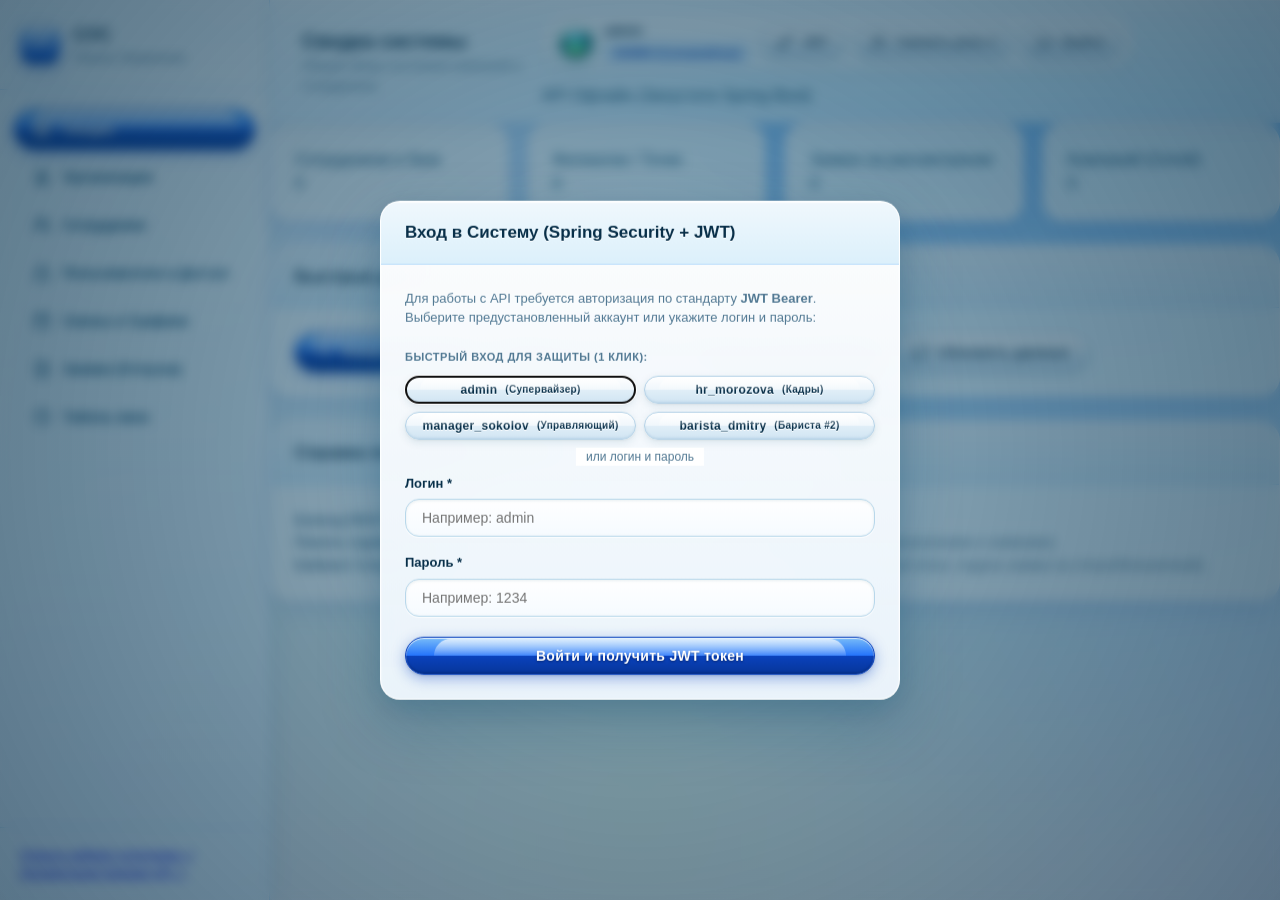
==== commit 4d850789: "style: apply Frutiger Aero color palette and remove button badges from non-status elements" ====
--- a/frontend/admin/index.html
+++ b/frontend/admin/index.html
@@ -79,7 +79,7 @@
             </span>
             <div class="auth-details">
               <span class="auth-username" id="auth-username">admin</span>
-              <span class="badge badge-red" id="auth-role-badge">ADMIN (Супервайзер)</span>
+              <span class="auth-role-tag" id="auth-role-badge">ADMIN (Супервайзер)</span>
             </div>
           </div>
 
--- a/frontend/admin/style.css
+++ b/frontend/admin/style.css
@@ -1,34 +1,42 @@
 :root {
-  /* Frutiger Aero Color Palette */
-  --primary: #0284c7;
-  --primary-hover: #0ea5e9;
-  --primary-active: #0369a1;
-  --primary-light: #e0f2fe;
+  /* Frutiger Aero Reference Palette */
+  --frutiger-blue: #79bcf9;
+  --grass-blade-green: #67b603;
+  --goldfish-scales: #ffb536;
+  --grounded: #bbb05d;
+  --deep-summer-sky: #0a42bd;
+  --cloud-animals: #f6f1fa;
+  --bliss: #458c05;
+
+  --primary: #0a42bd;
+  --primary-hover: #1b5ce8;
+  --primary-active: #07369a;
+  --primary-light: #eaf3fe;
   
-  --success: #16a34a;
-  --success-hover: #22c55e;
-  --success-active: #15803d;
-  --success-light: #dcfce7;
+  --success: #67b603;
+  --success-hover: #78d204;
+  --success-active: #458c05;
+  --success-light: #edf8e1;
   
-  --warning: #d97706;
-  --warning-hover: #f59e0b;
-  --warning-active: #b45309;
-  --warning-light: #fef9c3;
+  --warning: #ffb536;
+  --warning-hover: #ffc45e;
+  --warning-active: #d98a0e;
+  --warning-light: #fff8e8;
   
   --danger: #dc2626;
   --danger-hover: #ef4444;
   --danger-active: #b91c1c;
   --danger-light: #fee2e2;
 
-  /* Glass & Atmosphere */
-  --sky-top: #cbeafd;
-  --sky-mid: #e3f3fc;
-  --sky-bottom: #daf0fa;
-  --surface-glass: rgba(255, 255, 255, 0.78);
-  --surface-glass-solid: rgba(248, 252, 255, 0.94);
+  /* Glass & Atmosphere with Frutiger Blue and Cloud Animals */
+  --sky-top: #79bcf9;
+  --sky-mid: #c5e7fc;
+  --sky-bottom: #f6f1fa;
+  --surface-glass: rgba(255, 255, 255, 0.82);
+  --surface-glass-solid: rgba(248, 252, 255, 0.96);
   
-  --border-glass: rgba(255, 255, 255, 0.85);
-  --border-glass-rim: rgba(147, 197, 235, 0.45);
+  --border-glass: rgba(255, 255, 255, 0.9);
+  --border-glass-rim: rgba(121, 188, 249, 0.45);
   
   --text-main: #0c4a6e;
   --text-dark: #082f49;
@@ -40,13 +48,13 @@
   --radius-pill: 9999px;
   
   --aero-shadow: 
-    0 10px 28px -4px rgba(12, 74, 110, 0.14),
-    0 4px 10px -2px rgba(12, 74, 110, 0.08),
+    0 10px 28px -4px rgba(10, 66, 189, 0.12),
+    0 4px 10px -2px rgba(10, 66, 189, 0.06),
     inset 0 1px 1px 0 rgba(255, 255, 255, 0.95);
     
   --aero-shadow-lg: 
-    0 18px 40px -6px rgba(12, 74, 110, 0.2),
-    0 8px 16px -4px rgba(12, 74, 110, 0.12),
+    0 18px 40px -6px rgba(10, 66, 189, 0.18),
+    0 8px 16px -4px rgba(10, 66, 189, 0.1),
     inset 0 1px 2px 0 rgba(255, 255, 255, 1);
 }
 
@@ -63,10 +71,10 @@
   display: flex;
   min-height: 100vh;
   background: 
-    radial-gradient(ellipse 70% 40% at 50% -10%, rgba(125, 211, 252, 0.55) 0%, transparent 60%),
-    radial-gradient(circle at 10% 20%, rgba(167, 243, 208, 0.35) 0%, transparent 45%),
-    radial-gradient(circle at 90% 80%, rgba(186, 230, 253, 0.45) 0%, transparent 50%),
-    linear-gradient(180deg, var(--sky-top) 0%, var(--sky-mid) 40%, var(--sky-bottom) 100%) fixed;
+    radial-gradient(circle at 18% 10%, rgba(255, 255, 255, 0.8) 0%, transparent 40%),
+    radial-gradient(circle at 85% 15%, rgba(121, 188, 249, 0.5) 0%, transparent 55%),
+    radial-gradient(circle at 50% 90%, rgba(103, 182, 3, 0.1) 0%, transparent 60%),
+    linear-gradient(180deg, var(--sky-top) 0%, var(--sky-mid) 30%, #e8f4fc 65%, var(--sky-bottom) 100%) fixed;
   background-attachment: fixed;
 }
 
@@ -95,7 +103,7 @@
 
 .brand-icon {
   position: relative;
-  background: linear-gradient(180deg, #38bdf8 0%, #0284c7 50%, #0369a1 100%);
+  background: linear-gradient(180deg, #79bcf9 0%, #2575fc 48%, #0a42bd 100%);
   color: #fff;
   width: 40px;
   height: 40px;
@@ -107,12 +115,12 @@
   font-weight: 800;
   letter-spacing: 0.6px;
   flex-shrink: 0;
-  border: 1px solid rgba(255, 255, 255, 0.7);
-  box-shadow: 
-    0 4px 12px rgba(2, 132, 199, 0.35),
-    inset 0 1px 1px rgba(255, 255, 255, 0.9),
-    inset 0 -2px 4px rgba(3, 105, 161, 0.4);
-  text-shadow: 0 1px 2px rgba(3, 105, 161, 0.6);
+  border: 1px solid rgba(255, 255, 255, 0.8);
+  box-shadow: 
+    0 4px 14px rgba(10, 66, 189, 0.38),
+    inset 0 1px 1px rgba(255, 255, 255, 0.95),
+    inset 0 -2px 4px rgba(4, 25, 75, 0.45);
+  text-shadow: 0 1px 2px rgba(4, 25, 75, 0.6);
   overflow: hidden;
 }
 
@@ -179,17 +187,17 @@
 
 .nav-item.active {
   background: linear-gradient(180deg, 
-    #56bafc 0%, 
-    #299fe8 49%, 
-    #1085d4 51%, 
-    #0b6ebd 100%);
+    #79bcf9 0%, 
+    #2575fc 49%, 
+    #0a42bd 51%, 
+    #07369a 100%);
   color: #ffffff;
-  border-color: #1a7bc7;
-  box-shadow: 
-    0 4px 12px rgba(11, 110, 189, 0.35),
+  border-color: #0a42bd;
+  box-shadow: 
+    0 4px 14px rgba(10, 66, 189, 0.38),
     inset 0 1px 1px rgba(255, 255, 255, 0.9),
-    inset 0 -1px 2px rgba(0, 40, 90, 0.3);
-  text-shadow: 0 1px 2px rgba(0, 30, 70, 0.6);
+    inset 0 -1px 2px rgba(4, 25, 75, 0.4);
+  text-shadow: 0 1px 2px rgba(4, 25, 75, 0.6);
 }
 
 .nav-item.active::before {
@@ -518,7 +526,7 @@
   border-bottom: none;
 }
 
-/* ================= Badges ================= */
+/* ================= Glossy Status Badges (For genuine statuses only) ================= */
 .badge {
   display: inline-flex;
   align-items: center;
@@ -528,30 +536,30 @@
   font-size: 11px;
   font-weight: 800;
   letter-spacing: 0.4px;
-  border: 1px solid rgba(255, 255, 255, 0.7);
-  box-shadow: 
-    0 2px 5px rgba(0, 0, 0, 0.08),
+  border: 1px solid rgba(255, 255, 255, 0.75);
+  box-shadow: 
+    0 2px 6px rgba(0, 0, 0, 0.1),
     inset 0 1px 1px rgba(255, 255, 255, 0.9);
 }
 
 .badge-blue { 
-  background: linear-gradient(180deg, #56bafc 0%, #1085d4 50%, #0b6ebd 100%);
+  background: linear-gradient(180deg, #79bcf9 0%, #2575fc 50%, #0a42bd 100%);
   color: #ffffff;
-  border-color: #1a7bc7;
+  border-color: #0a42bd;
   text-shadow: 0 1px 1px rgba(0, 30, 70, 0.5);
 }
 
 .badge-green { 
-  background: linear-gradient(180deg, #74d84b 0%, #34a810 50%, #268b07 100%);
+  background: linear-gradient(180deg, #8fe024 0%, #67b603 50%, #458c05 100%);
   color: #ffffff;
-  border-color: #278809;
+  border-color: #3b7704;
   text-shadow: 0 1px 1px rgba(15, 60, 5, 0.5);
 }
 
 .badge-yellow { 
-  background: linear-gradient(180deg, #fbbf24 0%, #d97706 50%, #b45309 100%);
+  background: linear-gradient(180deg, #ffd074 0%, #ffb536 50%, #d98a0e 100%);
   color: #ffffff;
-  border-color: #a15c07;
+  border-color: #bd7303;
   text-shadow: 0 1px 1px rgba(70, 35, 5, 0.5);
 }
 
@@ -567,6 +575,30 @@
   color: #33556f;
   border-color: #b0c9dc;
   text-shadow: 0 1px 0 rgba(255, 255, 255, 0.9);
+}
+
+/* Clean Non-Button Typography & Tags (Per User Request) */
+.auth-role-tag {
+  font-size: 11.5px;
+  font-weight: 700;
+  color: var(--deep-summer-sky);
+  background: rgba(121, 188, 249, 0.22);
+  border: 1px solid rgba(121, 188, 249, 0.5);
+  padding: 2px 8px;
+  border-radius: 6px;
+  display: inline-block;
+  line-height: 1.25;
+  letter-spacing: 0.2px;
+}
+
+.role-title-text {
+  font-weight: 700;
+  color: var(--text-dark);
+}
+
+.type-title-text {
+  font-weight: 700;
+  color: var(--text-dark);
 }
 
 /* ================= Glossy Buttons ================= */
@@ -607,28 +639,28 @@
 
 .btn-primary {
   background: linear-gradient(180deg, 
-    #56bafc 0%, 
-    #299fe8 49%, 
-    #1085d4 51%, 
-    #0b6ebd 100%);
+    #79bcf9 0%, 
+    #2575fc 49%, 
+    #0a42bd 51%, 
+    #07369a 100%);
   color: #ffffff;
-  border-color: #1a7bc7;
-  box-shadow: 
-    0 4px 12px rgba(11, 110, 189, 0.35),
+  border-color: #0a42bd;
+  box-shadow: 
+    0 4px 14px rgba(10, 66, 189, 0.38),
     0 1px 2px rgba(0, 0, 0, 0.15),
     inset 0 1px 1px rgba(255, 255, 255, 0.9),
-    inset 0 -1px 2px rgba(0, 40, 90, 0.35);
-  text-shadow: 0 1px 2px rgba(0, 30, 70, 0.6);
+    inset 0 -1px 2px rgba(4, 25, 75, 0.4);
+  text-shadow: 0 1px 2px rgba(4, 25, 75, 0.6);
 }
 
 .btn-primary:hover {
   background: linear-gradient(180deg, 
-    #6bc3ff 0%, 
-    #3eaaf0 49%, 
-    #1a92e3 51%, 
-    #107acb 100%);
-  box-shadow: 
-    0 6px 16px rgba(11, 110, 189, 0.45),
+    #94cbfa 0%, 
+    #3b85fd 49%, 
+    #114ed6 51%, 
+    #093ea8 100%);
+  box-shadow: 
+    0 6px 18px rgba(10, 66, 189, 0.48),
     inset 0 1px 2px rgba(255, 255, 255, 1);
   transform: translateY(-1px);
 }
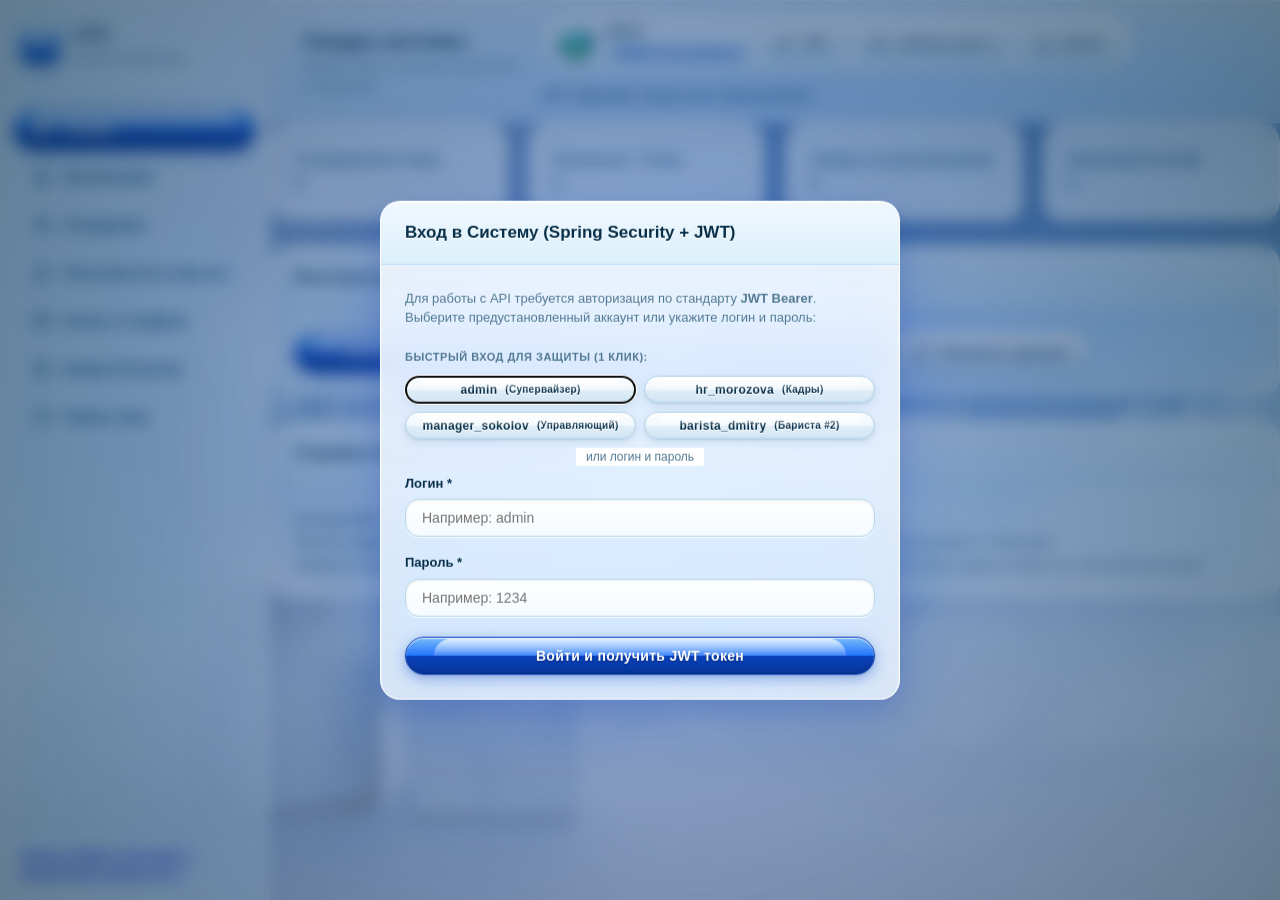
==== commit df481b51: "feat(ui): add translucent Frutiger Aero wallpaper background and liquid glass blur backdrop" ====
--- a/frontend/admin/index.html
+++ b/frontend/admin/index.html
@@ -7,6 +7,9 @@
   <link rel="stylesheet" href="style.css">
 </head>
 <body>
+
+  <!-- Frutiger Aero Translucent Background Layer -->
+  <div class="aero-wallpaper-bg" aria-hidden="true"></div>
 
   <!-- Toast уведомления -->
   <div id="toast-container"></div>
--- a/frontend/admin/style.css
+++ b/frontend/admin/style.css
@@ -70,27 +70,49 @@
   line-height: 1.5;
   display: flex;
   min-height: 100vh;
+  position: relative;
+  background-color: #d2e8f8;
+  background-image: 
+    radial-gradient(circle at 18% 10%, rgba(255, 255, 255, 0.75) 0%, transparent 40%),
+    radial-gradient(circle at 85% 15%, rgba(121, 188, 249, 0.45) 0%, transparent 55%),
+    linear-gradient(180deg, var(--sky-top) 0%, var(--sky-mid) 30%, #e8f4fc 65%, var(--sky-bottom) 100%);
+  background-attachment: fixed;
+}
+
+/* Translucent Frutiger Aero Wallpaper Layer */
+.aero-wallpaper-bg {
+  position: fixed;
+  top: 0;
+  left: 0;
+  width: 100vw;
+  height: 100vh;
   background: 
-    radial-gradient(circle at 18% 10%, rgba(255, 255, 255, 0.8) 0%, transparent 40%),
-    radial-gradient(circle at 85% 15%, rgba(121, 188, 249, 0.5) 0%, transparent 55%),
-    radial-gradient(circle at 50% 90%, rgba(103, 182, 3, 0.1) 0%, transparent 60%),
-    linear-gradient(180deg, var(--sky-top) 0%, var(--sky-mid) 30%, #e8f4fc 65%, var(--sky-bottom) 100%) fixed;
-  background-attachment: fixed;
+    linear-gradient(180deg, 
+      rgba(121, 188, 249, 0.25) 0%, 
+      rgba(203, 234, 253, 0.2) 35%, 
+      rgba(246, 241, 250, 0.35) 100%),
+    url("bg.png") no-repeat center bottom / cover;
+  opacity: 0.46;
+  pointer-events: none;
+  z-index: 0;
+  will-change: transform;
 }
 
 /* ================= Sidebar (Aero Glass Column) ================= */
 aside.sidebar {
   width: 270px;
-  background: linear-gradient(180deg, rgba(255, 255, 255, 0.88) 0%, rgba(235, 246, 254, 0.75) 100%);
-  backdrop-filter: blur(16px) saturate(190%);
-  -webkit-backdrop-filter: blur(16px) saturate(190%);
-  border-right: 1px solid var(--border-glass-rim);
-  box-shadow: 
-    4px 0 24px rgba(12, 74, 110, 0.08),
-    inset -1px 0 1px rgba(255, 255, 255, 0.9);
+  background: linear-gradient(180deg, rgba(255, 255, 255, 0.82) 0%, rgba(235, 246, 254, 0.65) 100%);
+  backdrop-filter: blur(24px) saturate(200%);
+  -webkit-backdrop-filter: blur(24px) saturate(200%);
+  border-right: 1.5px solid rgba(255, 255, 255, 0.85);
+  box-shadow: 
+    4px 0 28px rgba(10, 66, 189, 0.08),
+    inset -1px 0 2px rgba(255, 255, 255, 0.95);
   display: flex;
   flex-direction: column;
   flex-shrink: 0;
+  position: relative;
+  z-index: 10;
 }
 
 .brand {
@@ -253,10 +275,10 @@
 }
 
 header.top-header {
-  background: linear-gradient(180deg, rgba(255, 255, 255, 0.9) 0%, rgba(235, 246, 254, 0.78) 100%);
-  backdrop-filter: blur(16px) saturate(190%);
-  -webkit-backdrop-filter: blur(16px) saturate(190%);
-  border-bottom: 1px solid var(--border-glass-rim);
+  background: linear-gradient(180deg, rgba(255, 255, 255, 0.84) 0%, rgba(235, 246, 254, 0.68) 100%);
+  backdrop-filter: blur(20px) saturate(200%);
+  -webkit-backdrop-filter: blur(20px) saturate(200%);
+  border-bottom: 1.5px solid rgba(255, 255, 255, 0.9);
   padding: 14px 32px;
   display: flex;
   justify-content: space-between;
@@ -265,8 +287,9 @@
   top: 0;
   z-index: 90;
   box-shadow: 
-    0 4px 20px rgba(12, 74, 110, 0.08),
-    inset 0 1px 0 rgba(255, 255, 255, 1);
+    0 4px 24px rgba(10, 66, 189, 0.08),
+    inset 0 1px 0 rgba(255, 255, 255, 1),
+    inset 0 -1px 1px rgba(121, 188, 249, 0.2);
 }
 
 .header-title h2 {
@@ -441,25 +464,30 @@
   color: var(--text-muted);
 }
 
-/* ================= Panels (Aero Glass Windows) ================= */
+/* ================= Liquid Glass Panels ================= */
 .panel {
-  background: var(--surface-glass);
-  backdrop-filter: blur(14px) saturate(180%);
-  -webkit-backdrop-filter: blur(14px) saturate(180%);
-  border: 1px solid var(--border-glass);
+  background: rgba(255, 255, 255, 0.65);
+  backdrop-filter: blur(20px) saturate(200%);
+  -webkit-backdrop-filter: blur(20px) saturate(200%);
+  border: 1.5px solid rgba(255, 255, 255, 0.88);
   border-radius: var(--radius-lg);
-  box-shadow: var(--aero-shadow);
+  box-shadow: 
+    0 12px 36px -4px rgba(10, 66, 189, 0.12),
+    0 4px 12px -2px rgba(10, 66, 189, 0.06),
+    inset 0 1px 2px rgba(255, 255, 255, 0.95),
+    inset 0 -1px 2px rgba(121, 188, 249, 0.25);
   overflow: hidden;
+  position: relative;
 }
 
 .panel-header {
   padding: 18px 24px;
-  background: linear-gradient(180deg, #f0f8fd 0%, #dcf0fb 100%);
+  background: linear-gradient(180deg, rgba(240, 248, 253, 0.8) 0%, rgba(220, 240, 251, 0.7) 100%);
   border-bottom: 1px solid var(--border-glass-rim);
   display: flex;
   justify-content: space-between;
   align-items: center;
-  box-shadow: inset 0 1px 1px rgba(255, 255, 255, 1);
+  box-shadow: inset 0 1px 1px rgba(255, 255, 255, 0.9);
 }
 
 .panel-header h3 {
@@ -508,18 +536,20 @@
 
 table.data-table td {
   padding: 13px 16px;
-  background: rgba(255, 255, 255, 0.65);
+  background: rgba(255, 255, 255, 0.58);
+  backdrop-filter: blur(8px);
+  -webkit-backdrop-filter: blur(8px);
   border-bottom: 1px solid rgba(200, 225, 242, 0.5);
   color: var(--text-main);
   transition: background 0.12s ease;
 }
 
 table.data-table tr:nth-child(even) td {
-  background: rgba(244, 250, 254, 0.75);
+  background: rgba(244, 250, 254, 0.68);
 }
 
 table.data-table tr:hover td {
-  background: rgba(224, 242, 254, 0.85);
+  background: rgba(220, 240, 254, 0.84);
 }
 
 table.data-table tr:last-child td {
@@ -824,14 +854,14 @@
   font-weight: 700;
 }
 
-/* ================= Aero Glass Dialogs & Modals ================= */
+/* ================= Liquid Glass Dialogs & Modals ================= */
 dialog {
-  border: 1px solid var(--border-glass);
+  border: 1.5px solid rgba(255, 255, 255, 0.9);
   border-radius: var(--radius-lg);
-  background: linear-gradient(180deg, rgba(255, 255, 255, 0.98) 0%, rgba(240, 248, 255, 0.95) 100%);
-  box-shadow: 
-    0 24px 60px rgba(12, 74, 110, 0.28),
-    0 8px 24px rgba(12, 74, 110, 0.15),
+  background: linear-gradient(180deg, rgba(255, 255, 255, 0.88) 0%, rgba(240, 248, 255, 0.8) 100%);
+  box-shadow: 
+    0 24px 60px rgba(10, 66, 189, 0.25),
+    0 8px 24px rgba(10, 66, 189, 0.12),
     inset 0 1px 2px rgba(255, 255, 255, 1);
   padding: 0;
   position: fixed;
@@ -839,14 +869,15 @@
   left: 50%;
   transform: translate(-50%, -50%);
   margin: 0;
-  backdrop-filter: blur(20px);
-  -webkit-backdrop-filter: blur(20px);
+  backdrop-filter: blur(24px) saturate(200%);
+  -webkit-backdrop-filter: blur(24px) saturate(200%);
+  overflow: hidden;
 }
 
 dialog::backdrop {
-  background: radial-gradient(circle at 50% 50%, rgba(12, 74, 110, 0.4) 0%, rgba(8, 47, 73, 0.65) 100%);
-  backdrop-filter: blur(6px);
-  -webkit-backdrop-filter: blur(6px);
+  background: radial-gradient(circle at 50% 50%, rgba(10, 66, 189, 0.35) 0%, rgba(8, 47, 73, 0.6) 100%);
+  backdrop-filter: blur(8px);
+  -webkit-backdrop-filter: blur(8px);
 }
 
 .modal-header {
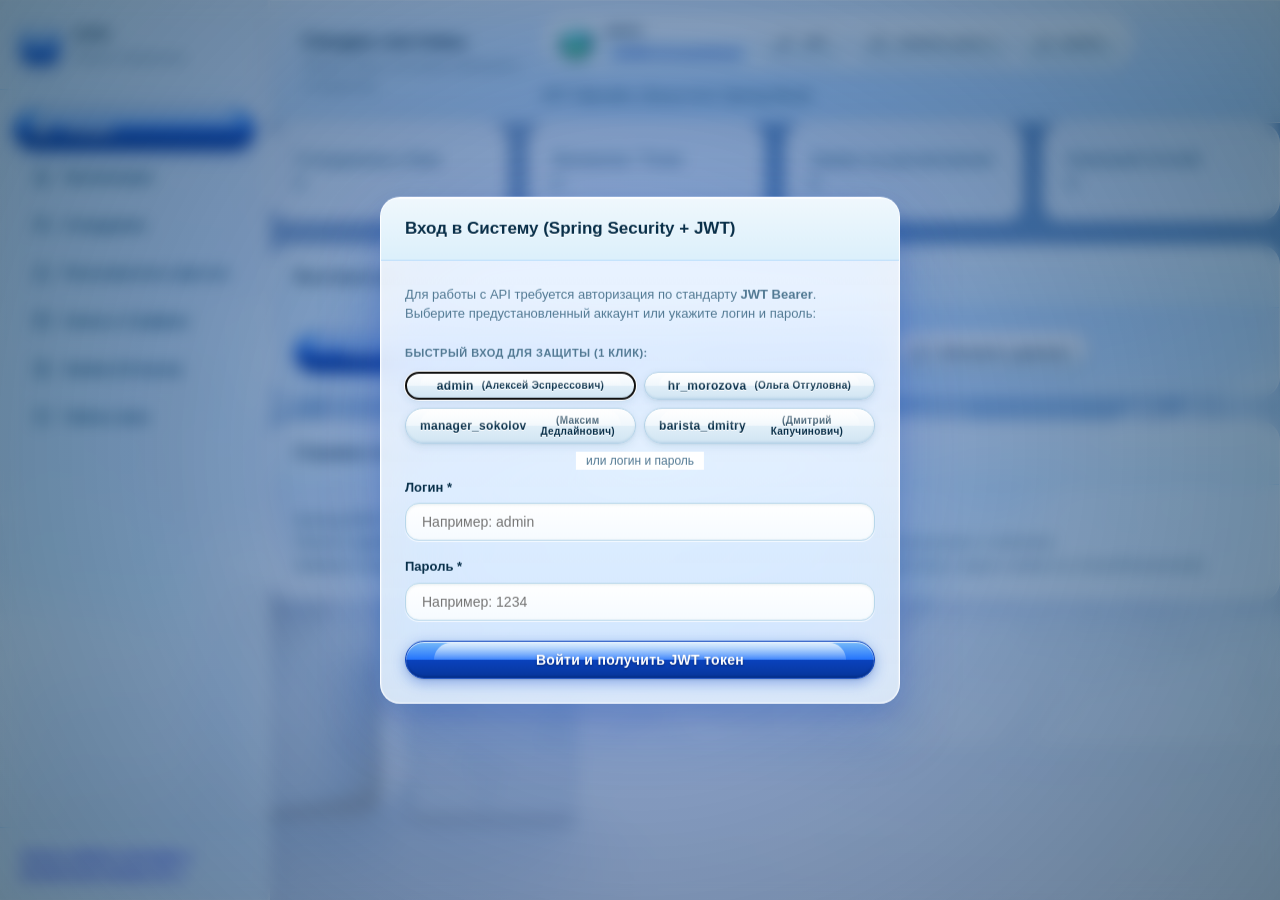
==== commit c4c4d156: "feat(seed): update demo employee names with witty coffee and role patronymics" ====
--- a/frontend/admin/index.html
+++ b/frontend/admin/index.html
@@ -100,19 +100,19 @@
             <div class="dropdown-menu" id="quick-switch-menu" style="display: none;">
               <div class="dropdown-header">Быстрый вход для защиты (1 клик):</div>
               <button type="button" class="dropdown-item demo-quick-login" data-login="admin" data-pass="1234">
-                <strong>admin</strong> &nbsp;(Супервайзер / ADMIN)
+                <strong>admin</strong> &nbsp;(Алексей Эспрессович / ADMIN)
               </button>
               <button type="button" class="dropdown-item demo-quick-login" data-login="hr_morozova" data-pass="1234">
-                <strong>hr_morozova</strong> &nbsp;(Кадровик / HR)
+                <strong>hr_morozova</strong> &nbsp;(Ольга Отгуловна / HR)
               </button>
               <button type="button" class="dropdown-item demo-quick-login" data-login="manager_sokolov" data-pass="1234">
-                <strong>manager_sokolov</strong> &nbsp;(Управляющий / MANAGER)
+                <strong>manager_sokolov</strong> &nbsp;(Максим Дедлайнович / MANAGER)
               </button>
               <button type="button" class="dropdown-item demo-quick-login" data-login="barista_dmitry" data-pass="1234">
-                <strong>barista_dmitry</strong> &nbsp;(Бариста / EMPLOYEE #2)
+                <strong>barista_dmitry</strong> &nbsp;(Дмитрий Капучинович / Бариста #2)
               </button>
               <button type="button" class="dropdown-item demo-quick-login" data-login="barista_anastasia" data-pass="1234">
-                <strong>barista_anastasia</strong> &nbsp;(Бариста / EMPLOYEE #3)
+                <strong>barista_anastasia</strong> &nbsp;(Анастасия Сироповна / Бариста #3)
               </button>
             </div>
           </div>
@@ -821,16 +821,16 @@
         </label>
         <div class="demo-accounts-grid" style="display: grid; grid-template-columns: 1fr 1fr; gap: 8px; margin-top: 8px;">
           <button type="button" class="btn btn-secondary btn-sm demo-login-btn" data-login="admin" data-pass="1234">
-            <strong>admin</strong> <small>(Супервайзер)</small>
+            <strong>admin</strong> <small>(Алексей Эспрессович)</small>
           </button>
           <button type="button" class="btn btn-secondary btn-sm demo-login-btn" data-login="hr_morozova" data-pass="1234">
-            <strong>hr_morozova</strong> <small>(Кадры)</small>
+            <strong>hr_morozova</strong> <small>(Ольга Отгуловна)</small>
           </button>
           <button type="button" class="btn btn-secondary btn-sm demo-login-btn" data-login="manager_sokolov" data-pass="1234">
-            <strong>manager_sokolov</strong> <small>(Управляющий)</small>
+            <strong>manager_sokolov</strong> <small>(Максим Дедлайнович)</small>
           </button>
           <button type="button" class="btn btn-secondary btn-sm demo-login-btn" data-login="barista_dmitry" data-pass="1234">
-            <strong>barista_dmitry</strong> <small>(Бариста #2)</small>
+            <strong>barista_dmitry</strong> <small>(Дмитрий Капучинович)</small>
           </button>
         </div>
       </div>
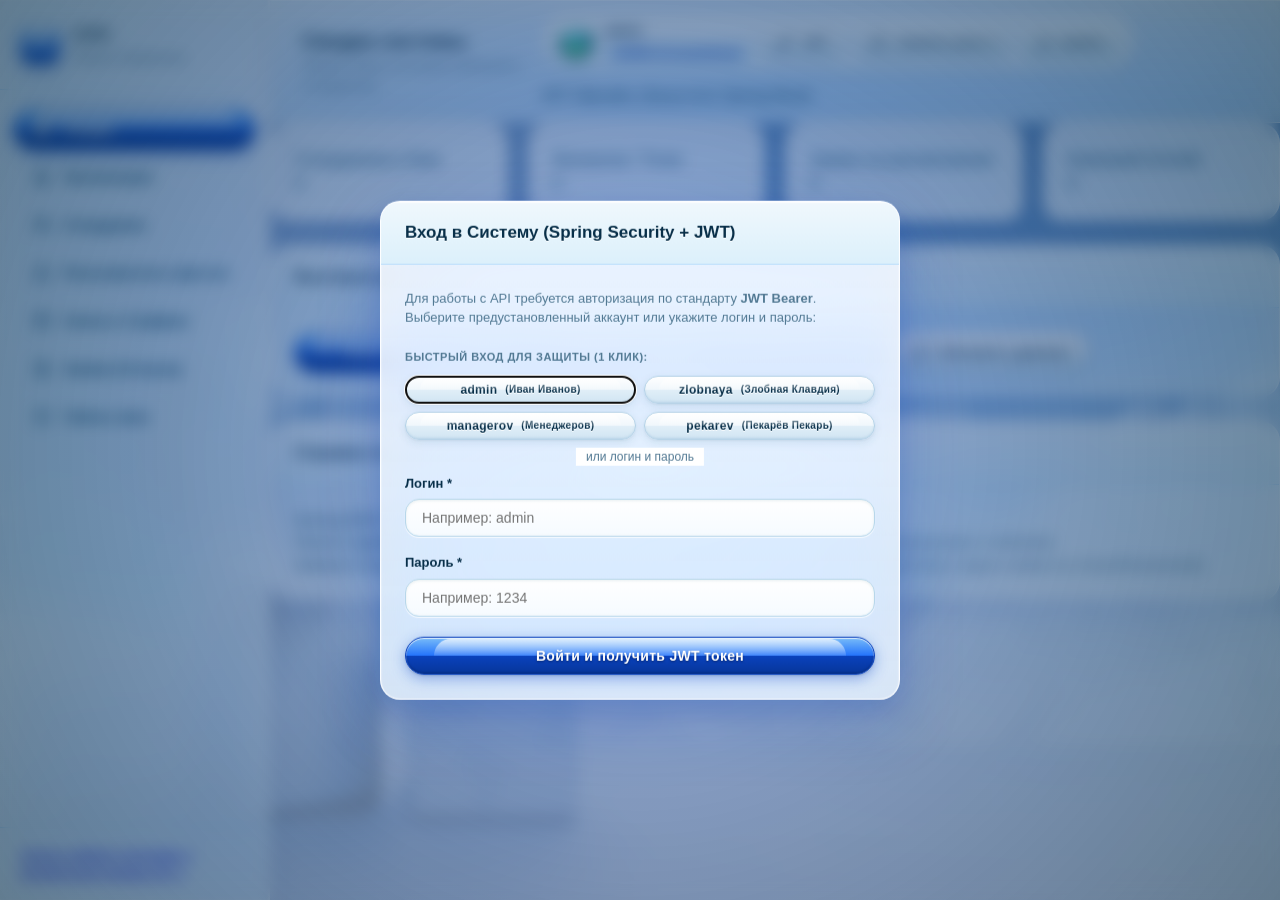
==== commit d49aa96d: "feat(data): migrate employee names and simplified logins from lab 1" ====
--- a/frontend/admin/index.html
+++ b/frontend/admin/index.html
@@ -100,19 +100,19 @@
             <div class="dropdown-menu" id="quick-switch-menu" style="display: none;">
               <div class="dropdown-header">Быстрый вход для защиты (1 клик):</div>
               <button type="button" class="dropdown-item demo-quick-login" data-login="admin" data-pass="1234">
-                <strong>admin</strong> &nbsp;(Алексей Эспрессович / ADMIN)
-              </button>
-              <button type="button" class="dropdown-item demo-quick-login" data-login="hr_morozova" data-pass="1234">
-                <strong>hr_morozova</strong> &nbsp;(Ольга Отгуловна / HR)
-              </button>
-              <button type="button" class="dropdown-item demo-quick-login" data-login="manager_sokolov" data-pass="1234">
-                <strong>manager_sokolov</strong> &nbsp;(Максим Дедлайнович / MANAGER)
-              </button>
-              <button type="button" class="dropdown-item demo-quick-login" data-login="barista_dmitry" data-pass="1234">
-                <strong>barista_dmitry</strong> &nbsp;(Дмитрий Капучинович / Бариста #2)
-              </button>
-              <button type="button" class="dropdown-item demo-quick-login" data-login="barista_anastasia" data-pass="1234">
-                <strong>barista_anastasia</strong> &nbsp;(Анастасия Сироповна / Бариста #3)
+                <strong>admin</strong> &nbsp;(Иван Иванов / ADMIN)
+              </button>
+              <button type="button" class="dropdown-item demo-quick-login" data-login="zlobnaya" data-pass="1234">
+                <strong>zlobnaya</strong> &nbsp;(Злобная Клавдия / HR)
+              </button>
+              <button type="button" class="dropdown-item demo-quick-login" data-login="managerov" data-pass="1234">
+                <strong>managerov</strong> &nbsp;(Менеджеров Менеджер / MANAGER)
+              </button>
+              <button type="button" class="dropdown-item demo-quick-login" data-login="pekarev" data-pass="1234">
+                <strong>pekarev</strong> &nbsp;(Пекарёв Пекарь / EMPLOYEE #2)
+              </button>
+              <button type="button" class="dropdown-item demo-quick-login" data-login="vypechkina" data-pass="1234">
+                <strong>vypechkina</strong> &nbsp;(Выпечкина Слойка / EMPLOYEE #3)
               </button>
             </div>
           </div>
@@ -821,16 +821,16 @@
         </label>
         <div class="demo-accounts-grid" style="display: grid; grid-template-columns: 1fr 1fr; gap: 8px; margin-top: 8px;">
           <button type="button" class="btn btn-secondary btn-sm demo-login-btn" data-login="admin" data-pass="1234">
-            <strong>admin</strong> <small>(Алексей Эспрессович)</small>
+            <strong>admin</strong> <small>(Иван Иванов)</small>
           </button>
-          <button type="button" class="btn btn-secondary btn-sm demo-login-btn" data-login="hr_morozova" data-pass="1234">
-            <strong>hr_morozova</strong> <small>(Ольга Отгуловна)</small>
+          <button type="button" class="btn btn-secondary btn-sm demo-login-btn" data-login="zlobnaya" data-pass="1234">
+            <strong>zlobnaya</strong> <small>(Злобная Клавдия)</small>
           </button>
-          <button type="button" class="btn btn-secondary btn-sm demo-login-btn" data-login="manager_sokolov" data-pass="1234">
-            <strong>manager_sokolov</strong> <small>(Максим Дедлайнович)</small>
+          <button type="button" class="btn btn-secondary btn-sm demo-login-btn" data-login="managerov" data-pass="1234">
+            <strong>managerov</strong> <small>(Менеджеров)</small>
           </button>
-          <button type="button" class="btn btn-secondary btn-sm demo-login-btn" data-login="barista_dmitry" data-pass="1234">
-            <strong>barista_dmitry</strong> <small>(Дмитрий Капучинович)</small>
+          <button type="button" class="btn btn-secondary btn-sm demo-login-btn" data-login="pekarev" data-pass="1234">
+            <strong>pekarev</strong> <small>(Пекарёв Пекарь)</small>
           </button>
         </div>
       </div>
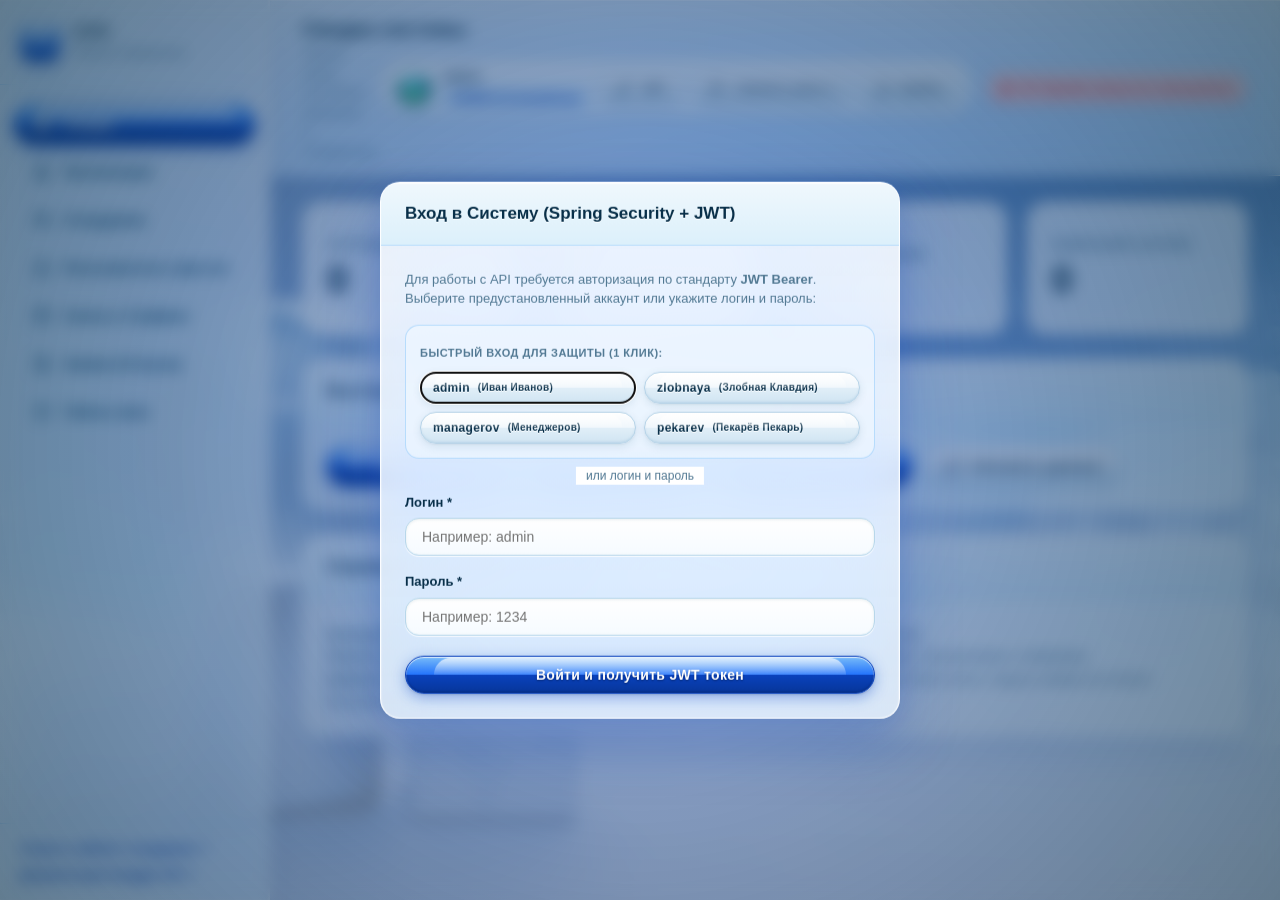
==== commit dd7fe414: "feat: add dedicated Circuit Breaker test endpoints in ShiftController" ====
--- a/frontend/admin/index.html
+++ b/frontend/admin/index.html
@@ -66,14 +66,14 @@
   </aside>
 
   <!-- Основная рабочая область -->
-  <main class="content-area">
+  <main class="content-area main-content">
     <header class="top-header">
       <div class="header-title">
         <h2 id="current-page-title">Сводка системы</h2>
         <p id="current-page-subtitle">Общий обзор состояния компаний и сотрудников</p>
       </div>
 
-      <div style="display: flex; align-items: center; gap: 14px; flex-wrap: wrap;">
+      <div class="header-controls" style="display: flex; align-items: center; gap: 14px; flex-wrap: wrap;">
         <!-- Панель JWT Авторизации -->
         <div class="user-auth-bar" id="user-auth-bar">
           <div class="auth-user-info" id="auth-user-info">
@@ -130,26 +130,26 @@
       </div>
     </header>
 
-    <div class="page-container">
+    <div class="page-container content-body">
 
       <!-- 1. СВОДКА (DASHBOARD) -->
       <section id="section-dashboard" class="section active">
         <div class="stats-grid">
           <div class="stat-card">
-            <div class="label">Сотрудников в базе</div>
-            <div class="value" id="stat-employees-count">0</div>
+            <div class="stat-label label">Сотрудников в базе</div>
+            <div class="stat-value value" id="stat-employees-count">0</div>
           </div>
           <div class="stat-card">
-            <div class="label">Филиалов / Точек</div>
-            <div class="value" id="stat-branches-count">0</div>
+            <div class="stat-label label">Филиалов / Точек</div>
+            <div class="stat-value value" id="stat-branches-count">0</div>
           </div>
           <div class="stat-card">
-            <div class="label">Заявок на рассмотрении</div>
-            <div class="value" id="stat-requests-count">0</div>
+            <div class="stat-label label">Заявок на рассмотрении</div>
+            <div class="stat-value value" id="stat-requests-count">0</div>
           </div>
           <div class="stat-card">
-            <div class="label">Компаний (Сетей)</div>
-            <div class="value" id="stat-companies-count">0</div>
+            <div class="stat-label label">Компаний (Сетей)</div>
+            <div class="stat-value value" id="stat-companies-count">0</div>
           </div>
         </div>
 
--- a/frontend/admin/style.css
+++ b/frontend/admin/style.css
@@ -101,6 +101,7 @@
 /* ================= Sidebar (Aero Glass Column) ================= */
 aside.sidebar {
   width: 270px;
+  min-width: 270px;
   background: linear-gradient(180deg, rgba(255, 255, 255, 0.82) 0%, rgba(235, 246, 254, 0.65) 100%);
   backdrop-filter: blur(24px) saturate(200%);
   -webkit-backdrop-filter: blur(24px) saturate(200%);
@@ -121,6 +122,7 @@
   align-items: center;
   gap: 14px;
   border-bottom: 1px solid var(--border-glass-rim);
+  flex-shrink: 0;
 }
 
 .brand-icon {
@@ -163,12 +165,14 @@
   font-weight: 800;
   color: var(--text-dark);
   text-shadow: 0 1px 0 rgba(255, 255, 255, 0.9);
+  line-height: 1.2;
 }
 
 .brand span {
   font-size: 12px;
   color: var(--text-muted);
   display: block;
+  white-space: nowrap;
 }
 
 nav.nav-menu {
@@ -259,19 +263,47 @@
 }
 
 .sidebar-footer {
-  padding: 18px 20px;
+  padding: 16px 20px;
   border-top: 1px solid var(--border-glass-rim);
   font-size: 12px;
   color: var(--text-muted);
+  display: flex;
+  flex-direction: column;
+  gap: 8px;
+  margin-top: auto;
+}
+
+.sidebar-link {
+  color: var(--primary);
+  text-decoration: none;
+  font-size: 12px;
+  font-weight: 600;
+  display: inline-flex;
+  align-items: center;
+  gap: 4px;
+  white-space: nowrap;
+  word-break: normal;
+  hyphens: none;
+  -webkit-hyphens: none;
+  transition: all 0.15s ease;
+}
+
+.sidebar-link:hover {
+  color: var(--primary-hover);
+  text-decoration: underline;
+  transform: translateX(2px);
 }
 
 /* ================= Main Content & Header ================= */
-.main-content {
-  flex-grow: 1;
+.main-content,
+.content-area {
+  flex: 1 1 0%;
   display: flex;
   flex-direction: column;
   min-width: 0;
-  overflow-y: auto;
+  min-height: 100vh;
+  position: relative;
+  z-index: 1;
 }
 
 header.top-header {
@@ -283,6 +315,7 @@
   display: flex;
   justify-content: space-between;
   align-items: center;
+  gap: 20px;
   position: sticky;
   top: 0;
   z-index: 90;
@@ -292,16 +325,74 @@
     inset 0 -1px 1px rgba(121, 188, 249, 0.2);
 }
 
+.header-title {
+  min-width: 0;
+}
+
 .header-title h2 {
   font-size: 20px;
   font-weight: 800;
   color: var(--text-dark);
   text-shadow: 0 1px 0 rgba(255, 255, 255, 0.9);
+  white-space: nowrap;
 }
 
 .header-title p {
   font-size: 13px;
   color: var(--text-muted);
+}
+
+.header-controls {
+  display: flex;
+  align-items: center;
+  gap: 14px;
+  flex-wrap: wrap;
+  flex-shrink: 0;
+}
+
+/* Status Badge (Online/Offline) */
+.status-badge {
+  display: inline-flex;
+  align-items: center;
+  gap: 8px;
+  padding: 6px 14px;
+  border-radius: var(--radius-pill);
+  font-size: 12px;
+  font-weight: 700;
+  backdrop-filter: blur(12px);
+  -webkit-backdrop-filter: blur(12px);
+  border: 1px solid var(--border-glass);
+  box-shadow: 0 2px 6px rgba(10, 66, 189, 0.08);
+  white-space: nowrap;
+}
+
+.status-badge.online {
+  background: linear-gradient(180deg, rgba(237, 248, 225, 0.9) 0%, rgba(220, 243, 196, 0.8) 100%);
+  color: var(--bliss);
+  border-color: rgba(103, 182, 3, 0.45);
+}
+
+.status-badge.offline {
+  background: linear-gradient(180deg, rgba(254, 226, 226, 0.9) 0%, rgba(254, 202, 202, 0.8) 100%);
+  color: var(--danger);
+  border-color: rgba(220, 38, 38, 0.4);
+}
+
+.status-dot {
+  width: 8px;
+  height: 8px;
+  border-radius: 50%;
+  display: inline-block;
+}
+
+.status-badge.online .status-dot {
+  background: var(--success);
+  box-shadow: 0 0 8px rgba(103, 182, 3, 0.8);
+}
+
+.status-badge.offline .status-dot {
+  background: var(--danger);
+  box-shadow: 0 0 8px rgba(220, 38, 38, 0.8);
 }
 
 /* Auth Bar in Admin Header */
@@ -385,11 +476,13 @@
   color: var(--text-dark);
 }
 
-.content-body {
-  padding: 30px;
+.content-body,
+.page-container {
+  padding: 26px 32px;
   display: flex;
   flex-direction: column;
-  gap: 28px;
+  gap: 26px;
+  width: 100%;
 }
 
 .section {
@@ -416,10 +509,13 @@
   border: 1px solid var(--border-glass);
   border-radius: var(--radius-lg);
   box-shadow: var(--aero-shadow);
-  padding: 24px;
+  padding: 22px 24px;
   position: relative;
   overflow: hidden;
   transition: transform 0.18s ease, box-shadow 0.18s ease;
+  display: flex;
+  flex-direction: column;
+  justify-content: center;
 }
 
 .stat-card::before {
@@ -442,6 +538,7 @@
   box-shadow: var(--aero-shadow-lg);
 }
 
+.stat-card .label,
 .stat-label {
   font-size: 13px;
   font-weight: 700;
@@ -450,13 +547,15 @@
   letter-spacing: 0.5px;
 }
 
+.stat-card .value,
 .stat-value {
-  font-size: 36px;
+  font-size: 38px;
   font-weight: 900;
   color: var(--text-dark);
-  margin: 6px 0;
+  margin: 6px 0 0 0;
   font-variant-numeric: tabular-nums;
   text-shadow: 0 1px 0 rgba(255, 255, 255, 0.9);
+  line-height: 1.1;
 }
 
 .stat-desc {
@@ -950,3 +1049,40 @@
   from { transform: translateX(110%); opacity: 0; }
   to { transform: translateX(0); opacity: 1; }
 }
+
+/* ================= Layout Grids & Modal Utilities ================= */
+.grid-2 {
+  display: grid;
+  grid-template-columns: repeat(auto-fit, minmax(420px, 1fr));
+  gap: 24px;
+}
+
+.btn-close-modal {
+  padding: 4px 10px;
+  font-size: 13px;
+  line-height: 1;
+  border-radius: var(--radius-sm);
+  cursor: pointer;
+}
+
+.quick-login-section {
+  background: rgba(240, 248, 255, 0.65);
+  border: 1px solid var(--border-glass-rim);
+  border-radius: var(--radius);
+  padding: 14px;
+}
+
+.demo-accounts-grid {
+  display: grid;
+  grid-template-columns: repeat(auto-fit, minmax(180px, 1fr));
+  gap: 8px;
+}
+
+.demo-login-btn {
+  justify-content: flex-start;
+  font-size: 12px;
+  padding: 8px 12px;
+  white-space: nowrap;
+  overflow: hidden;
+  text-overflow: ellipsis;
+}
